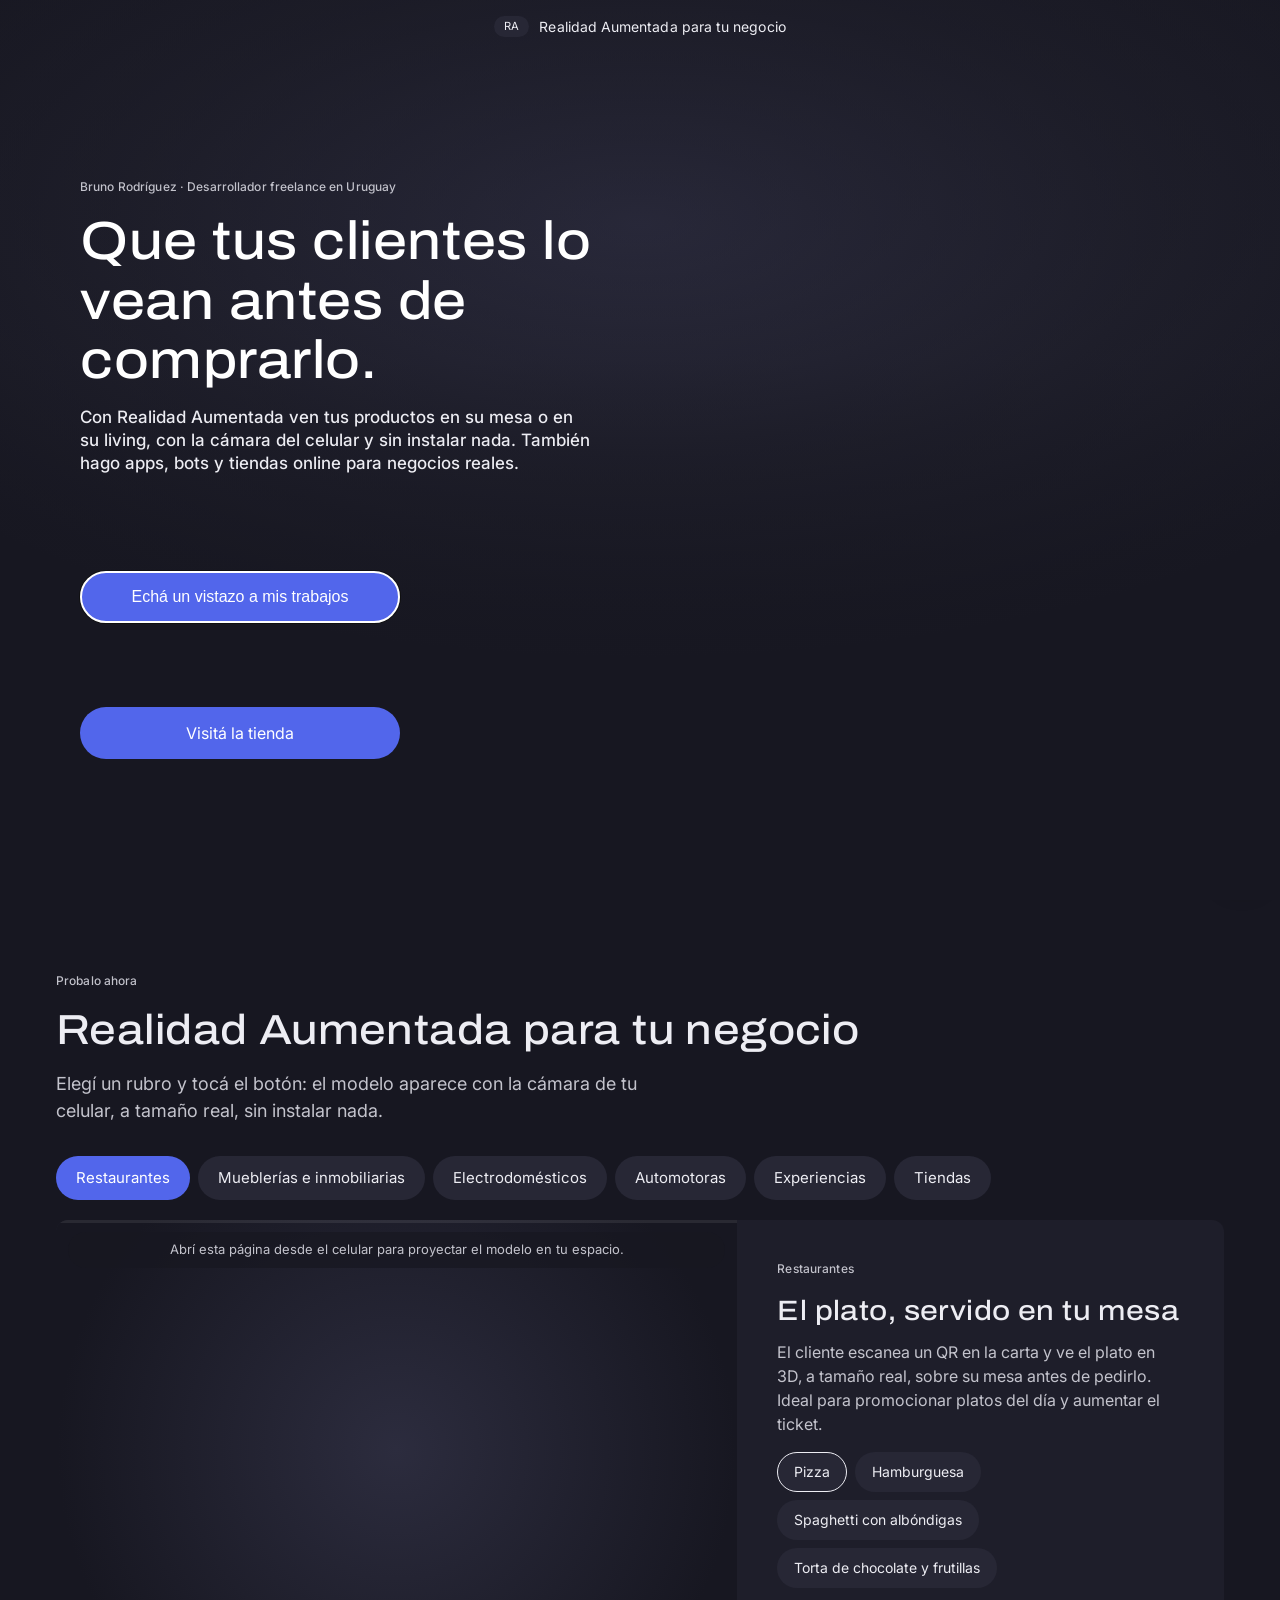
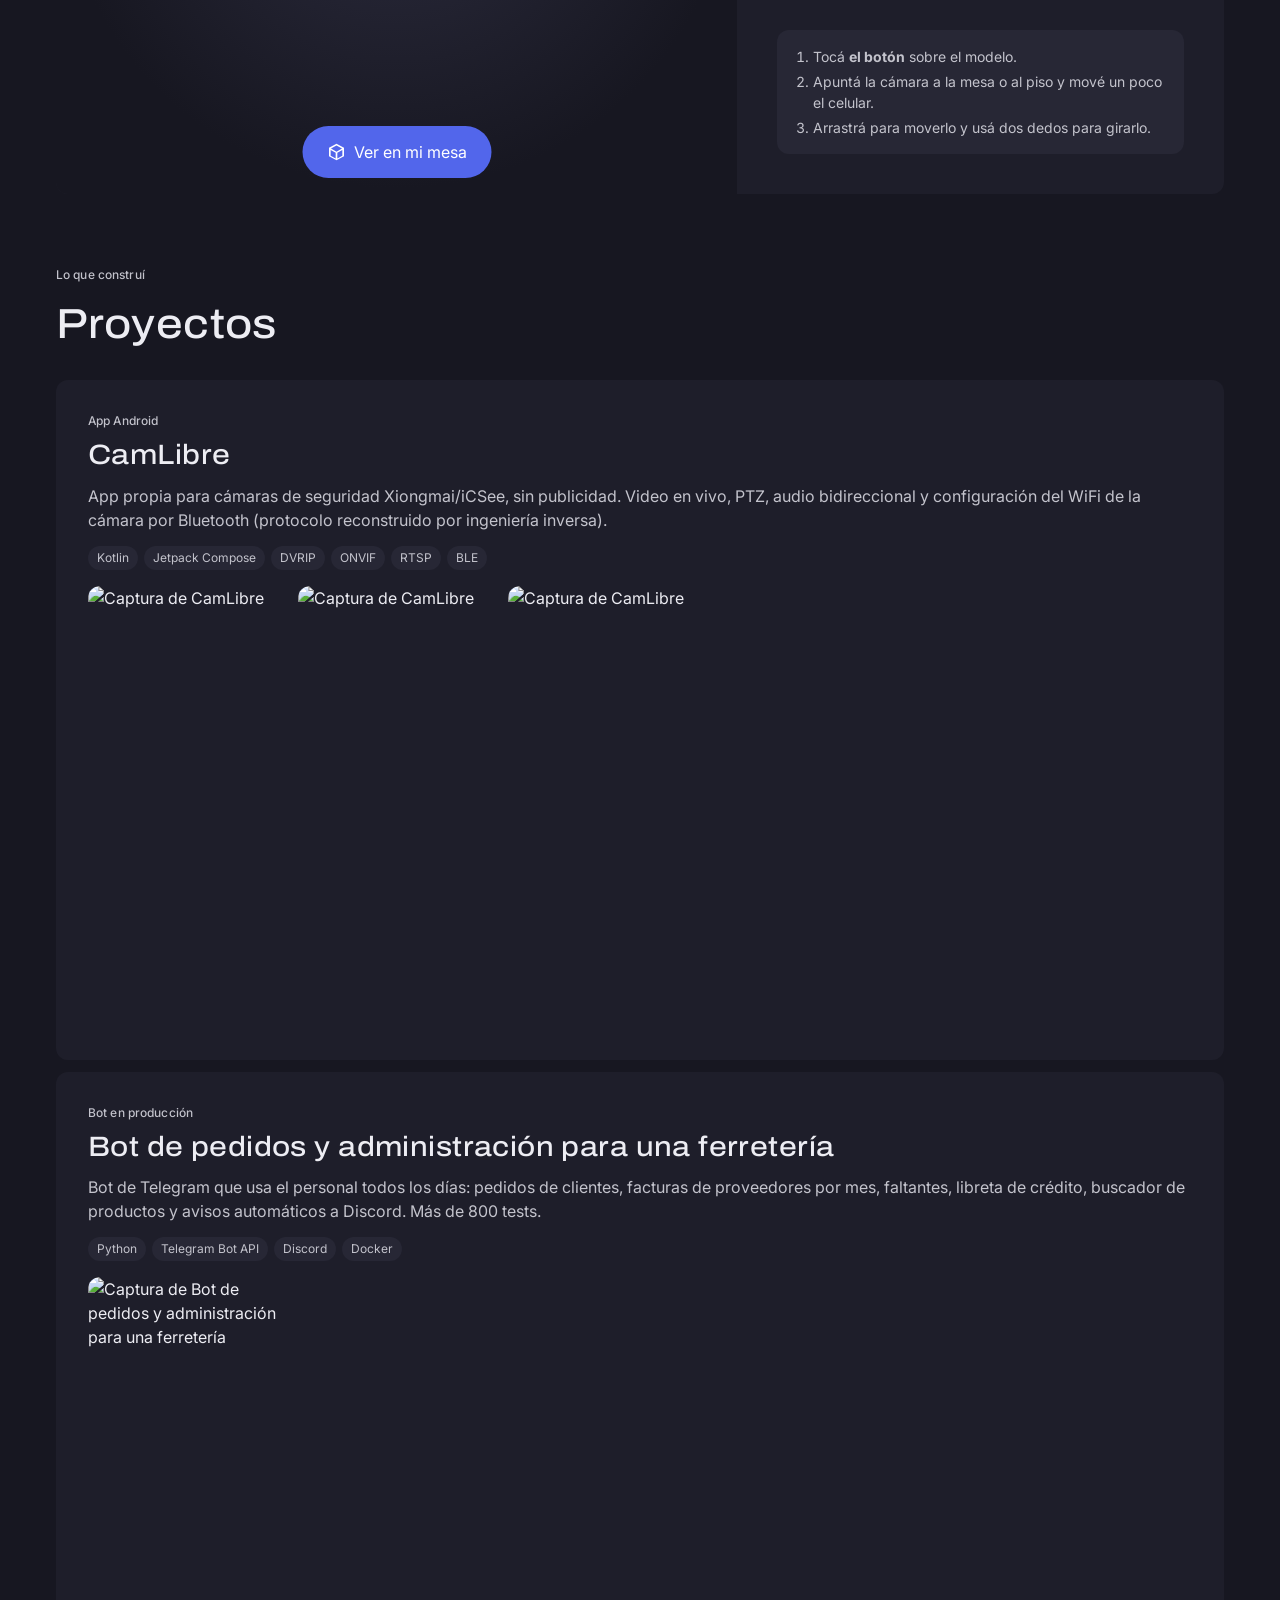
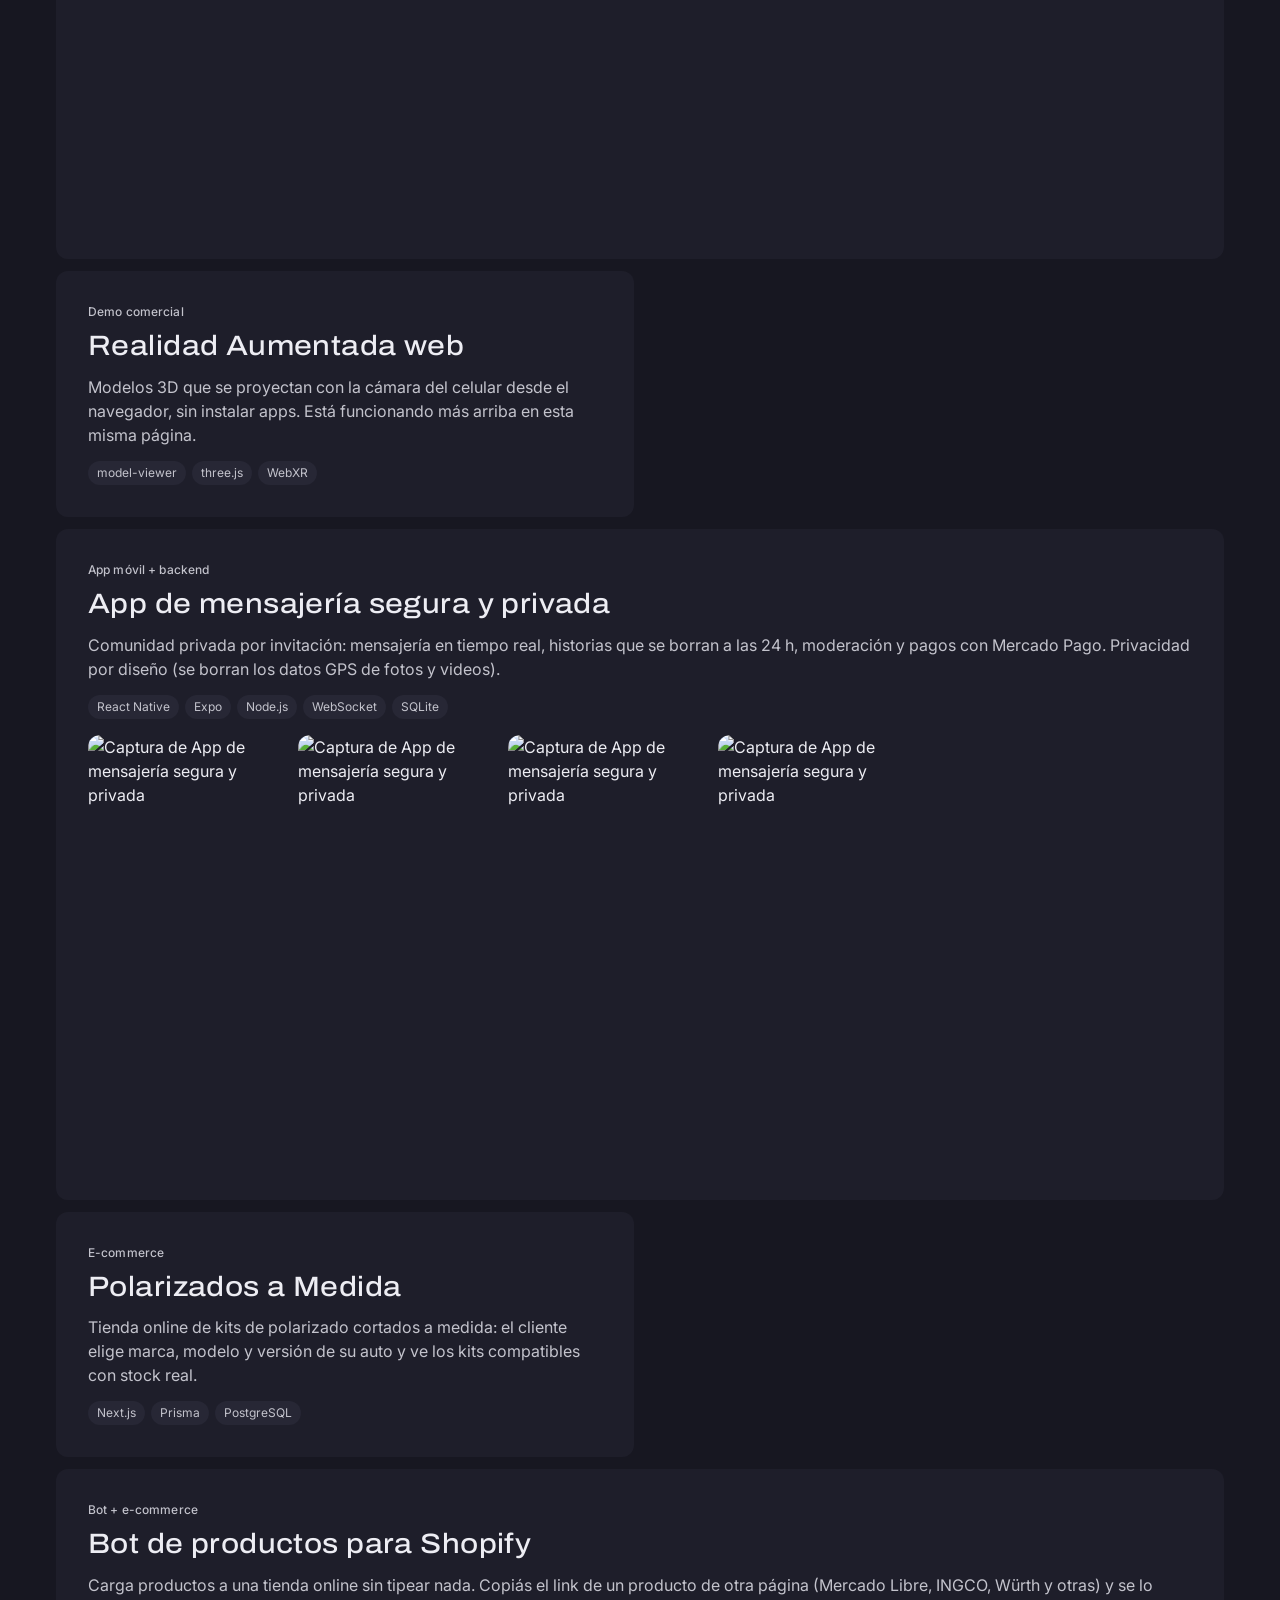
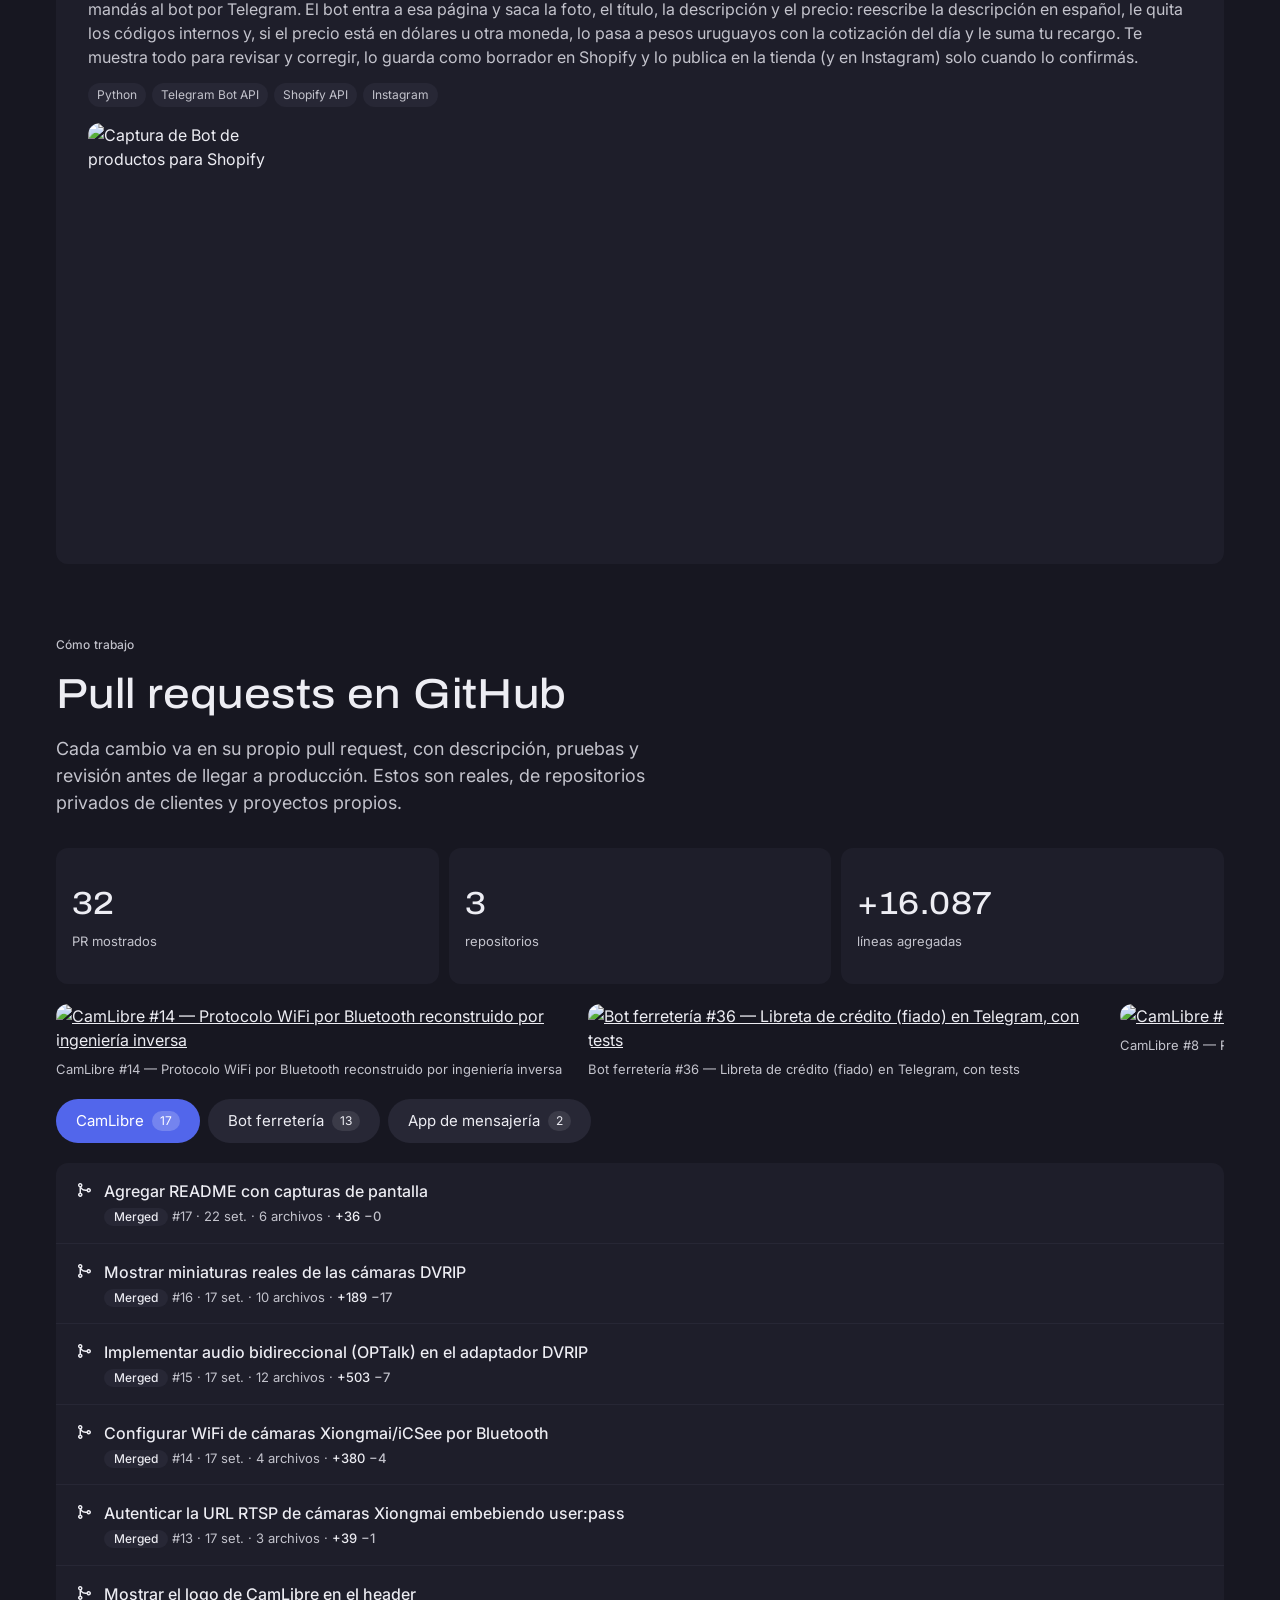
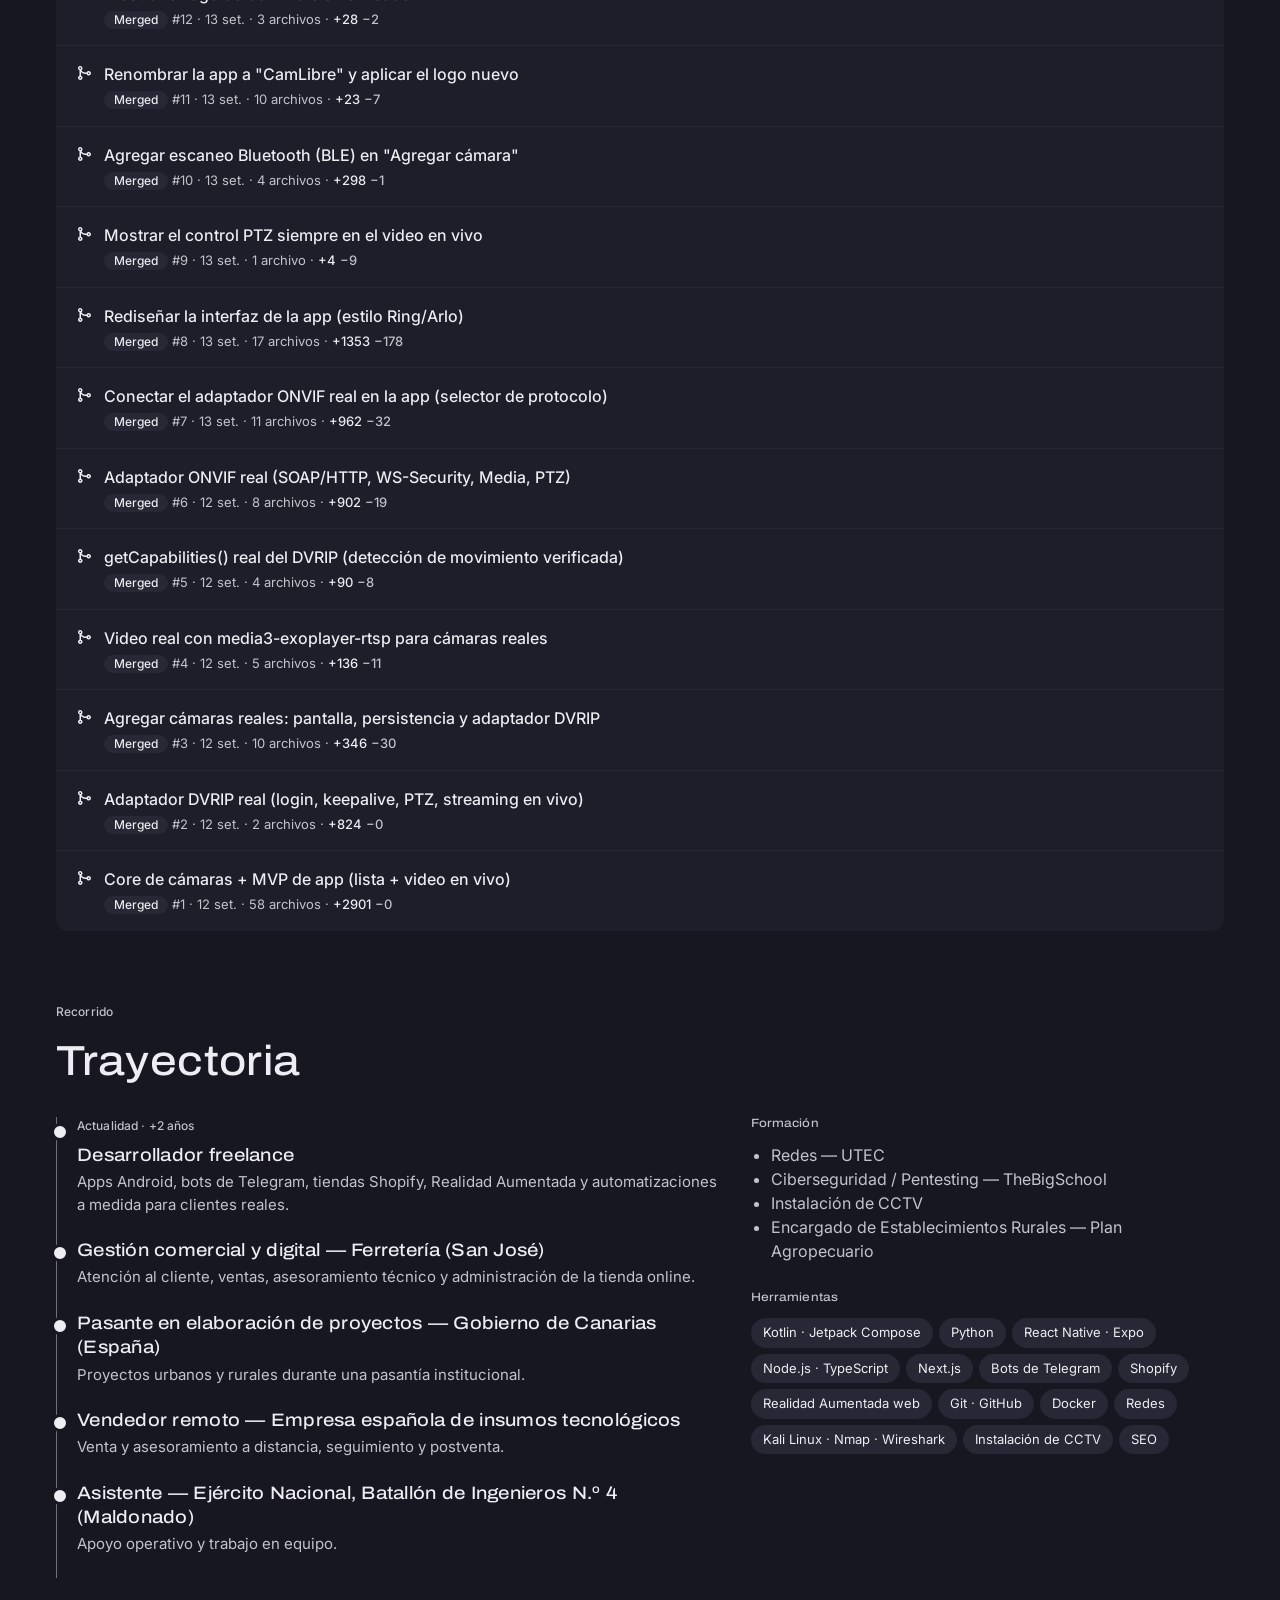
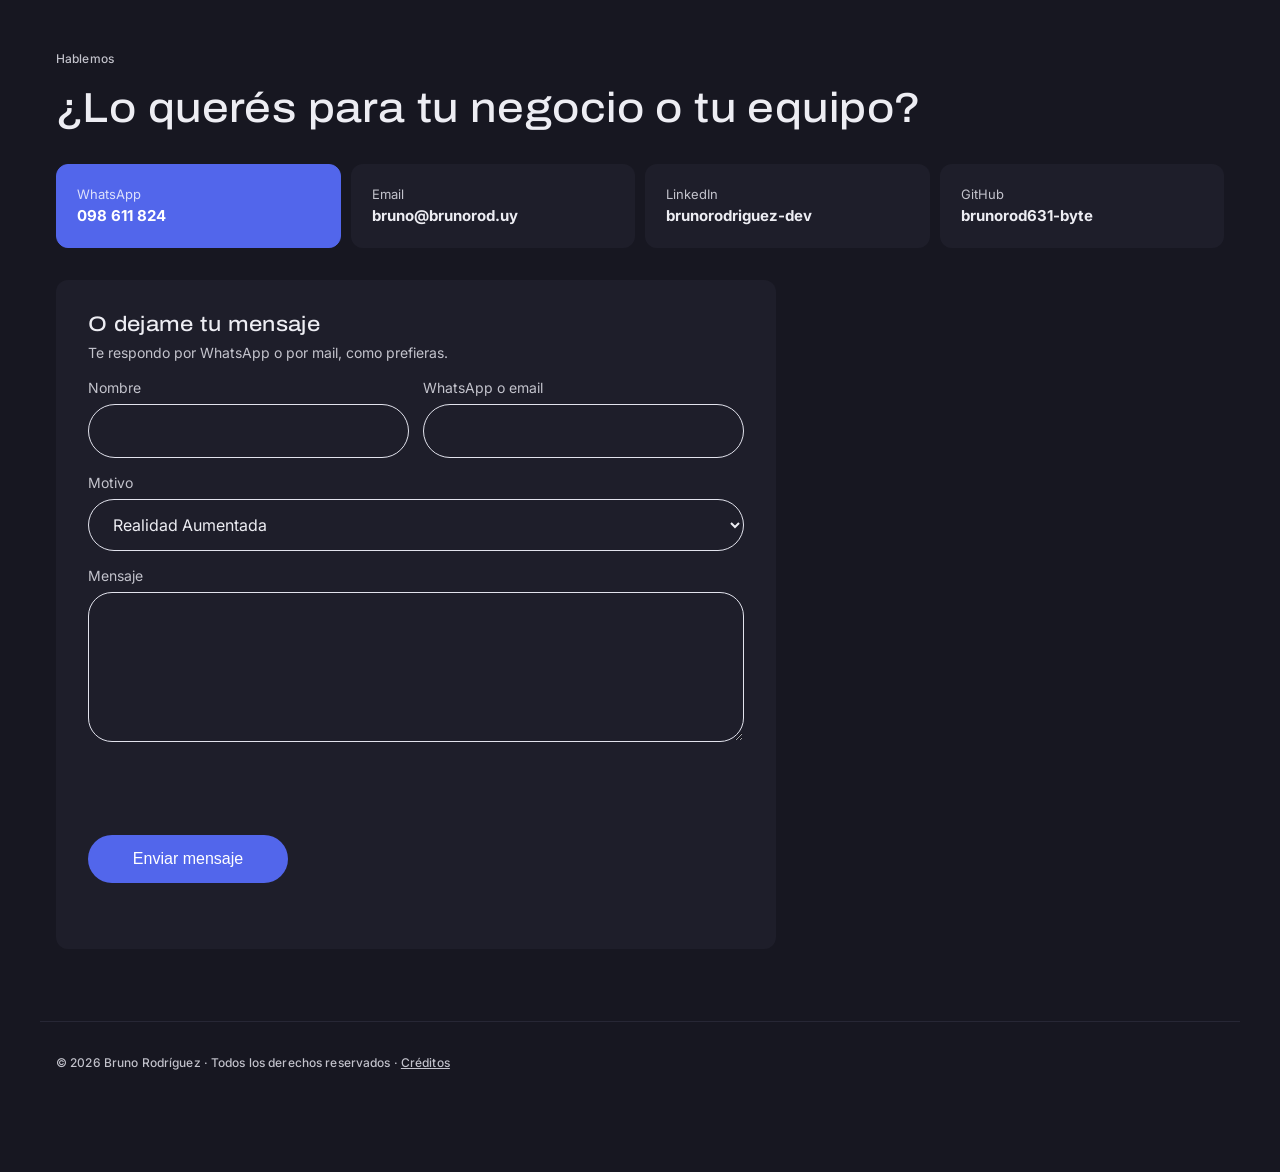
==== index.html @ eafaa5a6 "Botón flotante de WhatsApp más chico (48 px) Co-Authored-By: Claude Opus 5.5 <noreply@anthropic.com>" ====
<!DOCTYPE html>
<html lang="es">
<head>
  <meta charset="UTF-8" />
  <meta name="viewport" content="width=device-width, initial-scale=1, viewport-fit=cover" />
  <title>Bruno Rodríguez · Desarrollador</title>
  <meta name="description" content="CV digital de Bruno Rodríguez: apps, bots, web y Realidad Aumentada. Probá las demos de RA desde tu celular." />
  <meta name="theme-color" content="#171721" />
  <meta property="og:title" content="Bruno Rodríguez · Desarrollador" />
  <meta property="og:description" content="Apps, bots, web y Realidad Aumentada. Probá las demos desde tu celular." />
  <meta property="og:type" content="website" />
  <meta property="og:url" content="https://brunorod.uy/" />
  <meta property="og:site_name" content="brunorod.uy" />
  <meta property="og:locale" content="es_UY" />
  <meta property="og:image" content="https://brunorod.uy/img/og.jpg" />
  <meta property="og:image:secure_url" content="https://brunorod.uy/img/og.jpg" />
  <meta property="og:image:type" content="image/jpeg" />
  <meta property="og:image:width" content="1200" />
  <meta property="og:image:height" content="630" />
  <meta property="og:image:alt" content="Bruno Rodríguez · Apps, bots, web y Realidad Aumentada · brunorod.uy" />
  <meta name="twitter:card" content="summary_large_image" />
  <link rel="canonical" href="https://brunorod.uy/" />
  <link rel="icon" href="assets/icon.svg?v=2" type="image/svg+xml" />
  <link rel="apple-touch-icon" href="assets/apple-touch-icon.png" />
  <link rel="preconnect" href="https://fonts.googleapis.com" />
  <link rel="preconnect" href="https://fonts.gstatic.com" crossorigin />
  <link href="https://fonts.googleapis.com/css2?family=Archivo:wdth,wght@100..125,300..700&family=Inter:wght@300..700&display=swap" rel="stylesheet" />
  <link rel="stylesheet" href="style.css?v=59" />
  <script type="module" src="https://cdn.jsdelivr.net/npm/@google/model-viewer@4.3.1/dist/model-viewer.min.js"></script>
  <script src="data.js?v=58" defer></script>
  <script src="app.js?v=55" defer></script>
</head>
<body>
  <div class="intro" id="intro" role="dialog" aria-modal="true" aria-labelledby="intro-titulo" hidden>
    <div class="intro-banner"><span class="intro-ra">RA</span> Realidad Aumentada para tu negocio</div>
    <div class="intro-cuerpo">
      <div class="sillon3d" id="sillon-intro" aria-hidden="true"></div>
      <p class="kicker">Bruno Rodríguez · Desarrollador freelance en Uruguay</p>
      <h1 id="intro-titulo">Que tus clientes lo vean antes de comprarlo.</h1>
      <p>Con Realidad Aumentada ven tus productos en su mesa o en su living, con la cámara del celular y sin instalar nada. También hago apps, bots y tiendas online para negocios reales.</p>
      <div class="intro-acciones">
        <div class="asoma" id="asoma-intro">
          <div class="asoma-ventana" aria-hidden="true"><div class="asoma-robot" data-anim="img/robot/robot.json"></div></div>
          <button class="btn btn-primario intro-btn" type="button" id="intro-iniciar">Echá un vistazo a mis trabajos</button>
        </div>
        <div class="asoma asoma-tienda" id="asoma-tienda">
          <div class="asoma-ventana asoma-ventana-izq" aria-hidden="true"><div class="asoma-robot asoma-robot-2" data-anim="img/robot2/bot.json"></div></div>
          <a class="btn btn-primario intro-btn" href="tienda/" id="intro-tienda">Visitá la tienda</a>
        </div>
      </div>
    </div>
  </div>
  <nav class="nav" aria-label="Secciones">
    <a href="#inicio" class="nav-brand">BR</a>
    <div class="nav-links">
      <a href="#ra">Realidad Aumentada</a>
      <a href="#proyectos">Proyectos</a>
      <a href="#github">GitHub</a>
      <a href="#trayectoria">Trayectoria</a>
      <a href="tienda/">Tienda</a>
    </div>
    <a href="#contacto" class="btn btn-primario nav-cta">Contacto</a>
  </nav>

  <header id="inicio" class="hero wrap">
    <div class="laptop" aria-hidden="true">
      <div class="laptop-tapa"><div class="laptop-pantalla"><img src="img/laptop/pantallas.webp?v=2" alt="" width="800" height="3500" decoding="async" /></div></div>
      <div class="laptop-base"></div>
    </div>
    <p class="kicker" id="lugar"></p>
    <h1 id="nombre"></h1>
    <p class="hero-titulo" id="titulo"></p>
    <p class="hero-resumen" id="resumen"></p>
    <div class="hero-acciones">
      <a class="btn btn-primario" href="#ra">Probar la Realidad Aumentada</a>
    </div>
    <div class="hero-links">
      <a id="btn-wa" target="_blank" rel="noopener">WhatsApp</a>
      <button type="button" id="btn-compartir">Compartir</button>
    </div>
  </header>

  <main>
    <section id="ra" class="seccion wrap">
      <div class="paseo" id="paseo" aria-hidden="true"></div>
      <div class="seccion-cab">
        <p class="kicker">Probalo ahora</p>
        <h2>Realidad Aumentada para tu negocio</h2>
        <p class="bajada">Elegí un rubro y tocá el botón: el modelo aparece con la cámara de tu celular, a tamaño real, sin instalar nada.</p>
      </div>
      <div class="rubros" role="tablist" id="rubros"></div>
      <div class="ra-panel">
        <div class="ra-visor">
          <model-viewer id="visor" ar ar-modes="webxr scene-viewer quick-look" ar-scale="auto" ar-placement="floor"
            camera-controls touch-action="pan-y" auto-rotate shadow-intensity="1" shadow-softness="1"
            environment-image="neutral" exposure="1.05" interaction-prompt="auto" loading="eager">
            <button slot="ar-button" class="ar-btn" type="button" id="ar-btn">
              <svg viewBox="0 0 24 24" width="20" height="20" aria-hidden="true"><path fill="currentColor" d="M12 2 3 7v10l9 5 9-5V7l-9-5Zm0 2.2 6.6 3.7L12 11.6 5.4 7.9 12 4.2ZM5 9.6l6 3.4v6.9l-6-3.3V9.6Zm8 10.3V13l6-3.4v7l-6 3.3Z"/></svg>
              <span id="ar-btn-texto">Ver en mi mesa</span>
            </button>
            <div slot="progress-bar" class="progreso"><div class="progreso-barra" id="progreso"></div></div>
          </model-viewer>
          <p class="ra-aviso" id="ra-aviso" hidden>Abrí esta página desde el celular para proyectar el modelo en tu espacio.</p>
        </div>
        <div class="ra-info">
          <p class="kicker" id="ra-rubro"></p>
          <h3 id="ra-titulo"></h3>
          <p id="ra-texto"></p>
          <div class="modelos" id="ra-modelos" hidden></div>
          <p class="medidas" id="ra-medidas" hidden></p>
          <a class="enlace" id="ra-extra" target="_blank" rel="noopener" hidden></a>
          <ol class="pasos">
            <li>Tocá <strong>el botón</strong> sobre el modelo.</li>
            <li>Apuntá la cámara a la mesa o al piso y mové un poco el celular.</li>
            <li>Arrastrá para moverlo y usá dos dedos para girarlo.</li>
          </ol>
        </div>
      </div>
    </section>

    <section id="proyectos" class="seccion wrap">
      <div class="seccion-cab">
        <p class="kicker">Lo que construí</p>
        <h2>Proyectos</h2>
      </div>
      <div class="proyectos" id="lista-proyectos"></div>
    </section>

    <section id="github" class="seccion wrap">
      <div class="seccion-cab">
        <p class="kicker">Cómo trabajo</p>
        <h2>Pull requests en GitHub</h2>
        <p class="bajada">Cada cambio va en su propio pull request, con descripción, pruebas y revisión antes de llegar a producción. Estos son reales, de repositorios privados de clientes y proyectos propios.</p>
      </div>
      <div class="stats" id="stats"></div>
      <div class="capturas" id="capturas" hidden></div>
      <div class="rubros" role="tablist" id="repos"></div>
      <ul class="prs" id="prs"></ul>
    </section>

    <section id="trayectoria" class="seccion wrap">
      <div class="seccion-cab">
        <p class="kicker">Recorrido</p>
        <h2>Trayectoria</h2>
      </div>
      <div class="dos-col">
        <ol class="linea" id="linea"></ol>
        <div>
          <h3 class="sub">Formación</h3>
          <ul class="lista" id="formacion"></ul>
          <h3 class="sub">Herramientas</h3>
          <ul class="chips" id="habilidades"></ul>
        </div>
      </div>
    </section>

    <section id="contacto" class="seccion wrap contacto">
      <p class="kicker">Hablemos</p>
      <h2>¿Lo querés para tu negocio o tu equipo?</h2>
      <div class="contacto-grid" id="contacto-grid"></div>

      <form class="form-contacto" id="form-contacto" novalidate>
        <h3>O dejame tu mensaje</h3>
        <p class="form-ayuda">Te respondo por WhatsApp o por mail, como prefieras.</p>
        <div class="form-fila">
          <label>Nombre
            <input name="nombre" type="text" autocomplete="name" maxlength="80" required />
          </label>
          <label>WhatsApp o email
            <input name="contacto" type="text" autocomplete="email" maxlength="120" required />
          </label>
        </div>
        <label>Motivo
          <select name="motivo">
            <option>Realidad Aumentada</option>
            <option>App, bot o página web</option>
            <option>Otro</option>
          </select>
        </label>
        <label>Mensaje
          <textarea name="mensaje" rows="5" maxlength="3000" required></textarea>
        </label>
        <label class="trampa" aria-hidden="true">No completar
          <input name="sitio_web" type="text" tabindex="-1" autocomplete="off" />
        </label>
        <div class="turnstile" id="turnstile"></div>
        <button class="btn btn-primario" type="submit">Enviar mensaje</button>
        <p class="form-estado" id="form-estado" role="status"></p>
      </form>
    </section>
  </main>

  <a class="wa-flotante" id="wa-flotante" href="https://wa.me/59898611824" target="_blank" rel="noopener" aria-label="Escribime por WhatsApp">
    <svg viewBox="0 0 32 32" aria-hidden="true"><path fill="currentColor" d="M16.04 3C9.4 3 4 8.35 4 14.93c0 2.1.56 4.16 1.62 5.97L4 27l6.28-1.63a12.1 12.1 0 0 0 5.76 1.46h.01C22.67 26.83 28 21.48 28 14.9 28 8.35 22.67 3 16.04 3Zm0 21.8h-.01a10 10 0 0 1-5.12-1.4l-.37-.22-3.72.97.99-3.6-.24-.37a9.8 9.8 0 0 1-1.52-5.25c0-5.47 4.47-9.92 9.99-9.92 2.67 0 5.18 1.03 7.06 2.9a9.8 9.8 0 0 1 2.93 7.02c0 5.47-4.48 9.87-9.99 9.87Zm5.48-7.4c-.3-.15-1.77-.87-2.05-.97-.27-.1-.47-.15-.67.15-.2.3-.77.97-.95 1.17-.17.2-.35.22-.65.07-.3-.15-1.27-.46-2.42-1.48-.9-.8-1.5-1.78-1.67-2.08-.18-.3-.02-.46.13-.61.13-.13.3-.35.45-.52.15-.18.2-.3.3-.5.1-.2.05-.37-.02-.52-.08-.15-.67-1.6-.92-2.2-.24-.57-.49-.5-.67-.5h-.57c-.2 0-.52.08-.8.37-.27.3-1.05 1.02-1.05 2.5 0 1.46 1.07 2.88 1.22 3.08.15.2 2.1 3.2 5.1 4.48.71.31 1.27.5 1.7.63.72.23 1.37.2 1.88.12.58-.09 1.77-.72 2.02-1.42.25-.7.25-1.3.17-1.42-.07-.12-.27-.2-.57-.35Z"/></svg>
  </a>

  <footer class="wrap pie">
    <p>© <span id="anio"></span> Bruno Rodríguez · Todos los derechos reservados · <a href="creditos.html">Créditos</a></p>
  </footer>
</body>
</html>
---- style.css ----
:root {
  /* Mercury — DESIGN.md */
  --fondo: #171721;       /* Onyx Canvas */
  --panel: #1e1e2a;       /* Graphite Card */
  --fondo-2: #272735;     /* Obsidian Button */
  --borde: #70707d;       /* Slate Border */
  --borde-claro: #e2e3ed; /* Mist Border */
  --suave: #c3c3cc;       /* Ash Text */
  --texto: #ededf3;       /* Ivory Text */
  --acento: #5266eb;      /* Cobalt: solo la acción principal */
  --acento-texto: #ffffff;
  --radio: 12px;          /* cards */
  --radio-boton: 32px;    /* buttons, inputs */
  --pildora: 40px;        /* nav, tags */
  /* --hero-foto: url('img/portada.jpg'); */
  --titulos: Archivo, 'Söhne Breit', Inter, system-ui, sans-serif;
  color-scheme: dark;
}

* { box-sizing: border-box; }
html { scroll-behavior: smooth; scroll-padding-top: 72px; -webkit-text-size-adjust: 100%; }
body {
  margin: 0;
  background: var(--fondo);
  color: var(--texto);
  font: 400 16px/1.5 Inter, system-ui, -apple-system, 'Segoe UI', Roboto, sans-serif;
  overflow-x: hidden;
}
img { max-width: 100%; display: block; }
a { color: inherit; }
h1, h2, h3, h4 { font-family: var(--titulos); font-stretch: 112%; line-height: 1.15; margin: 0; font-weight: 480; letter-spacing: 0.015em; }
p { margin: 0; }

.wrap { width: 100%; max-width: 1200px; margin: 0 auto; padding: 0 16px; }

/* Navegación */
.nav {
  position: fixed; top: 0; left: 0; right: 0; z-index: 10;
  display: flex; align-items: center; gap: 12px;
  padding: 12px 16px;
  background: transparent;
  transition: background-color 0.25s ease;
}
.nav.con-fondo {
  background: rgba(23, 23, 33, 0.8);
  backdrop-filter: blur(20px); -webkit-backdrop-filter: blur(20px);
}
.nav-brand {
  flex: none; display: grid; place-items: center;
  width: 40px; height: 40px; border-radius: 50%;
  background: transparent; color: var(--texto);
  border: 1px solid var(--texto); box-shadow: inset 0 0 0 4px var(--fondo), inset 0 0 0 5px rgba(237, 237, 243, 0.35);
  font-weight: 530; text-decoration: none; font-size: 14px;
  position: relative; isolation: isolate;
  transition: text-shadow 0.3s ease;
}
/* Logo animado: una luz cobalto da la vuelta al anillo */
.nav-brand::before {
  content: ''; position: absolute; inset: -1px; border-radius: 50%; z-index: -1;
  background: conic-gradient(from 0deg, transparent 0 62%, rgba(82, 102, 235, 0.5) 80%, #8f9bff 93%, #fff 100%);
  -webkit-mask: radial-gradient(farthest-side, transparent calc(100% - 2px), #000 calc(100% - 1.5px));
          mask: radial-gradient(farthest-side, transparent calc(100% - 2px), #000 calc(100% - 1.5px));
  filter: drop-shadow(0 0 3px rgba(82, 102, 235, 0.9));
  animation: br-orbita 4s linear infinite;
}
.nav-brand:hover::before { animation-duration: 1.4s; }
.nav-brand:hover { text-shadow: 0 0 10px rgba(143, 155, 255, 0.9); }
@keyframes br-orbita { to { transform: rotate(360deg); } }
.nav-links { flex: 1; min-width: 0; display: flex; gap: 4px; overflow-x: auto; scrollbar-width: none; }
.nav-cta { flex: none; min-height: 40px; padding: 0 20px; font-size: 14px; }
.nav-links::-webkit-scrollbar { display: none; }
.nav-links a {
  flex: none; display: inline-flex; align-items: center; min-height: 40px; padding: 0 20px; border-radius: var(--pildora);
  color: var(--texto); text-decoration: none; font-size: 16px; font-weight: 400;
}
.nav-links a:hover { background: rgba(237, 237, 243, 0.08); }

/* Portada */
.hero {
  position: relative; min-height: 100vh; min-height: 100svh;
  display: flex; flex-direction: column; align-items: center; justify-content: center;
  padding-top: 112px; padding-bottom: 72px; text-align: center;
}
.hero::before {
  content: ''; position: absolute; top: 0; bottom: 0; left: calc(50% - 50vw); right: calc(50% - 50vw); z-index: -1;
  background:
    linear-gradient(180deg, rgba(23, 23, 33, 0.55) 0%, rgba(23, 23, 33, 0.35) 45%, #171721 100%),
    var(--hero-foto, radial-gradient(90% 70% at 50% 20%, #34344a 0%, #22222f 45%, #171721 80%));
  background-size: cover; background-position: center;
}
.hero > * { max-width: 640px; }

/* Laptop de fondo que recorre las secciones del sitio */
.laptop {
  position: absolute; left: 50%; top: 50%; z-index: -1;
  width: min(80vw, 920px); max-width: none;
  transform: translate(-50%, -50%);
  opacity: 0.26; pointer-events: none;
  -webkit-mask-image: radial-gradient(75% 75% at 50% 45%, #000 55%, transparent 100%);
          mask-image: radial-gradient(75% 75% at 50% 45%, #000 55%, transparent 100%);
}
.laptop-tapa {
  position: relative; padding: 2.4% 2.4% 3.2%;
  background: linear-gradient(180deg, #2b2b3c 0%, #1d1d29 100%);
  border-radius: 18px 18px 6px 6px; box-shadow: inset 0 0 0 1px rgba(237, 237, 243, 0.22);
}
.laptop-tapa::before {
  content: ''; position: absolute; top: 1%; left: 50%; width: 5px; height: 5px; transform: translateX(-50%);
  border-radius: 50%; background: #3d3d52;
}
.laptop-pantalla { aspect-ratio: 16 / 10; overflow: hidden; border-radius: 6px; background: var(--fondo); }
.laptop-pantalla img { display: block; width: 100%; height: auto; animation: recorrer 35s ease-in-out infinite; }
.laptop-base {
  position: relative; width: 114%; margin-left: -7%; height: clamp(8px, 1.5vw, 16px);
  background: linear-gradient(180deg, #55556b 0%, #34344a 35%, #1f1f2c 100%);
  border-radius: 2px 2px 14px 14px / 2px 2px 10px 10px; box-shadow: inset 0 1px 0 rgba(237, 237, 243, 0.45);
}
.laptop-base::before {
  content: ''; position: absolute; left: 50%; top: 0; width: 14%; height: 38%; transform: translateX(-50%);
  background: #232332; border-radius: 0 0 8px 8px;
}
/* 7 pantallas (cada una 1/7 del alto): se detiene en cada sección y vuelve arriba */
@keyframes recorrer {
  0%, 9%     { transform: translateY(0); }
  13%, 22%   { transform: translateY(-14.2857%); }
  26%, 35%   { transform: translateY(-28.5714%); }
  39%, 48%   { transform: translateY(-42.8571%); }
  52%, 61%   { transform: translateY(-57.1429%); }
  65%, 74%   { transform: translateY(-71.4286%); }
  78%, 90%   { transform: translateY(-85.7143%); }
  96%, 100%  { transform: translateY(0); }
}
/* Bienvenida: sillón 3D que gira, se desarma y se vuelve a armar (sillon3d.js) */
.sillon3d { position: relative; width: min(100%, 440px); aspect-ratio: 4 / 3; margin: 0 auto 24px; }
.sillon3d canvas { display: block; width: 100% !important; height: 100% !important; opacity: 0; transition: opacity 0.6s ease; }
.sillon3d.listo canvas { opacity: 1; }

@media (max-width: 700px) {
  .laptop { top: 0; transform: translate(-50%, 8px); opacity: 0.2; }
  .hero .laptop { top: 72px; }
}
.kicker { color: var(--suave); font-size: 12px; font-weight: 480; letter-spacing: 0.01em; margin-bottom: 16px; }
.hero h1 { font-size: clamp(40px, 10vw, 65px); font-weight: 480; line-height: 1.1; letter-spacing: 0.01em; color: var(--acento-texto); }
.hero-titulo { font-size: 18px; color: var(--texto); font-weight: 480; margin-top: 16px; line-height: 1.35; }
.hero-resumen { color: var(--suave); margin: 16px auto 0; font-size: 16px; line-height: 1.5; }
.hero-acciones { display: flex; flex-wrap: wrap; justify-content: center; gap: 12px; margin-top: 32px; }
.hero-links { display: flex; flex-wrap: wrap; justify-content: center; gap: 8px 24px; margin-top: 24px; }
.hero-links a, .hero-links button {
  padding: 0; border: 0; background: none; cursor: pointer;
  color: var(--suave); font: inherit; font-size: 14px; letter-spacing: 0.005em;
  text-decoration: underline; text-underline-offset: 4px; text-decoration-color: rgba(195, 195, 204, 0.4);
}
.hero-links a:hover, .hero-links button:hover { color: var(--texto); }

.btn {
  display: inline-flex; align-items: center; justify-content: center;
  min-height: 48px; padding: 0 20px; border-radius: var(--radio-boton);
  border: 1px solid var(--texto); background: transparent; color: var(--texto);
  text-decoration: none; font-weight: 400; font-size: 16px;
  transition: background-color 0.15s ease, filter 0.15s ease;
}
.btn:hover { background: rgba(237, 237, 243, 0.08); }
.btn-primario { background: var(--acento); color: var(--acento-texto); border-color: transparent; }
.btn-primario:hover { background: var(--acento); filter: brightness(1.12); }

/* Secciones */
.seccion { padding-top: 72px; padding-bottom: 0; }
/* Robot que cruza la pantalla entre la portada y Realidad Aumentada (robotpaseo.js) */
#ra { position: relative; }
.paseo { position: absolute; top: -72px; left: calc(50% - 50vw); width: 100vw; height: 144px; pointer-events: none; }
.paseo canvas { display: block; width: 100% !important; height: 100% !important; opacity: 0; transition: opacity 0.6s ease; }
.paseo.listo canvas { opacity: 1; }
.seccion-cab { margin-bottom: 32px; }
.seccion h2 { font-size: clamp(28px, 6.5vw, 42px); font-weight: 480; letter-spacing: 0.01em; }
.bajada { color: var(--suave); max-width: 640px; margin-top: 16px; font-size: 18px; line-height: 1.5; }
.sub { font-size: 12px; font-weight: 480; color: var(--suave); letter-spacing: 0.01em; margin: 0 0 12px; }

/* Pestañas (rubros / repos) */
.rubros { display: flex; gap: 8px; overflow-x: auto; padding-bottom: 4px; margin-bottom: 16px; scrollbar-width: none; }
.rubros::-webkit-scrollbar { display: none; }
.rubro {
  flex: none; min-height: 44px; padding: 0 20px; border-radius: var(--pildora);
  border: 0; background: var(--fondo-2); color: var(--texto);
  font: inherit; font-weight: 400; font-size: 15px; cursor: pointer;
  display: inline-flex; align-items: center; gap: 8px;
}
.rubro[aria-selected='true'] { background: var(--acento); color: var(--acento-texto); }
.cuenta { font-size: 12px; padding: 1px 8px; border-radius: var(--pildora); background: rgba(237, 237, 243, 0.1); color: inherit; }
.rubro[aria-selected='true'] .cuenta { background: rgba(255, 255, 255, 0.2); }

/* Realidad Aumentada */
.ra-panel {
  display: grid; gap: 0;
  background: var(--panel); border-radius: var(--radio); overflow: hidden;
}
.ra-visor { position: relative; background: radial-gradient(circle at 50% 40%, #2c2c3e, #171721 70%); }
model-viewer { width: 100%; height: min(62vh, 480px); --poster-color: transparent; --progress-bar-color: transparent; }
.ar-btn {
  position: absolute; left: 50%; bottom: 16px; transform: translateX(-50%);
  display: inline-flex; align-items: center; gap: 8px;
  min-height: 52px; padding: 0 24px; border: 0; border-radius: var(--radio-boton);
  background: var(--acento); color: var(--acento-texto);
  font: inherit; font-weight: 400; font-size: 16px; white-space: nowrap;
  cursor: pointer;
}
.progreso { position: absolute; top: 0; left: 0; right: 0; height: 3px; background: rgba(255, 255, 255, 0.08); transition: opacity 0.3s; }
.progreso.oculto { opacity: 0; }
.progreso-barra { height: 100%; width: 0; background: var(--texto); transition: width 0.2s; }
.ra-aviso { position: absolute; top: 12px; left: 12px; right: 12px; text-align: center; font-size: 13px; color: var(--suave); background: rgba(23, 23, 33, 0.75); padding: 8px 12px; border-radius: var(--pildora); }
.ra-info { padding: 22px 20px 24px; }
.ra-info h3 { font-size: 28px; margin-bottom: 12px; line-height: 1.2; }
.ra-info > p:not(.kicker) { color: var(--suave); }
.modelos { display: flex; flex-wrap: wrap; gap: 8px; margin-top: 16px; }
.modelo {
  min-height: 40px; padding: 0 16px; border-radius: var(--pildora);
  border: 1px solid transparent; background: var(--fondo-2); color: var(--texto);
  font: inherit; font-size: 14px; font-weight: 400; cursor: pointer;
}
.modelo[aria-pressed='true'] { border-color: var(--texto); }
.medidas { margin-top: 12px; font-size: 14px; color: var(--texto); font-variant-numeric: tabular-nums; }
.enlace { display: inline-block; margin-top: 12px; color: var(--texto); font-weight: 480; text-decoration: underline; text-underline-offset: 4px; }
.pasos { margin: 18px 0 0; padding: 16px 16px 16px 36px; border-radius: var(--radio); background: var(--fondo-2); color: var(--suave); font-size: 14px; }
.pasos li + li { margin-top: 4px; }

/* Intro con carrusel */
body.con-intro { overflow: hidden; }
.intro {
  position: fixed; inset: 0; z-index: 50; overflow-y: auto; overflow-x: hidden;
  display: flex; flex-direction: column;
  background:
    linear-gradient(180deg, rgba(23, 23, 33, 0.55) 0%, rgba(23, 23, 33, 0.35) 40%, #171721 88%),
    var(--hero-foto, radial-gradient(90% 60% at 50% 25%, #34344a 0%, #22222f 45%, #171721 80%));
  background-color: var(--fondo); background-size: cover; background-position: center;
  transition: opacity 0.35s ease;
}
.intro.saliendo { opacity: 0; }
.intro[hidden] { display: none; }
.intro-banner {
  display: flex; align-items: center; justify-content: center; gap: 10px;
  padding: 16px; text-align: center;
  background: transparent; color: var(--texto);
  font-size: 14px; font-weight: 400; letter-spacing: 0.005em;
}
.intro-ra { padding: 2px 10px; border-radius: var(--pildora); background: var(--fondo-2); color: var(--texto); font-size: 0.8em; }
.carrusel-ayuda { text-align: center; color: var(--suave); font-size: 12px; font-weight: 480; letter-spacing: 0.01em; }
.carrusel { padding: 12px 0 32px; overflow: hidden; }
.carrusel-pista { display: flex; gap: 12px; width: max-content; animation: desfile 70s linear infinite; }
.carrusel:hover .carrusel-pista, .carrusel:active .carrusel-pista { animation-play-state: paused; }
@keyframes desfile { from { transform: translateX(0); } to { transform: translateX(calc(-50% - 6px)); } }
.carrusel-item {
  flex: none; width: 132px; padding: 10px 10px 12px; border-radius: var(--radio);
  border: 0; background: var(--panel); color: var(--texto);
  font: inherit; font-size: 13px; font-weight: 400; cursor: pointer; text-align: center;
}
.carrusel-item img { width: 112px; height: 112px; margin: 0 auto 6px; object-fit: contain; }
.carrusel-item span { display: block; white-space: nowrap; overflow: hidden; text-overflow: ellipsis; }
.intro-cuerpo { position: relative; isolation: isolate; flex: 1; display: flex; flex-direction: column; justify-content: center; width: 100%; max-width: 640px; margin: 0 auto; padding: 40px 16px 56px; text-align: center; }
.intro-cuerpo h1 { font-size: clamp(32px, 8.4vw, 65px); font-weight: 480; line-height: 1.1; letter-spacing: 0.01em; color: var(--acento-texto); }
.intro-cuerpo > p:not(.kicker) { color: var(--texto); font-size: 17px; font-weight: 480; line-height: 1.35; margin-top: 16px; }
.intro-cuerpo strong { color: var(--texto); }
.intro-acciones { display: flex; flex-direction: column; align-items: center; gap: 12px; margin-top: 96px; }
/* Botón de la tienda debajo: deja lugar para que su robot asome sin tapar el botón de arriba */
.asoma-tienda { margin-top: 72px; }
.intro-btn { min-height: 52px; padding: 0 24px; }
@media (max-width: 480px) {
  .intro-btn, .asoma { width: 100%; }
  /* Con dos botones: sillón y espacios más compactos para que el de la tienda entre en pantalla */
  .intro-cuerpo { padding-top: 20px; }
  .intro .sillon3d { width: min(100%, 300px); margin-bottom: 12px; }
  .intro-acciones { margin-top: 80px; }
  .asoma-tienda { margin-top: 58px; }
}
@media (max-width: 400px) { .intro .sillon3d { width: min(100%, 250px); } }

/* Robot que asoma por detrás del botón y saluda */
.asoma { position: relative; display: flex; isolation: isolate; }
.asoma > .btn { position: relative; z-index: 1; }
.asoma-ventana {
  position: absolute; right: 10px; bottom: calc(100% - 14px); z-index: 0;
  width: 130px; height: 94px; overflow: hidden; pointer-events: none;
}
.asoma-robot {
  position: absolute; left: 0; top: 0; width: 130px; height: 130px;
  transform: translateY(75%); transition: transform 0.45s cubic-bezier(0.5, 0, 0.75, 0);
}
.asoma.saluda .asoma-robot { transform: translateY(-4%); transition: transform 0.6s cubic-bezier(0.25, 1.5, 0.5, 1); }
/* Robot blanco del botón de la tienda, del lado izquierdo, llega medio segundo después */
.asoma-ventana-izq { right: auto; left: 14px; width: 96px; }
.asoma-robot-2 { top: 14px; left: -31px; width: 164px; height: 92px; transform: translateY(100%); }
.asoma.saluda .asoma-robot-2 { transform: translateY(0); transition-delay: 0.5s; }
@media (prefers-reduced-motion: reduce) {
  .carrusel { overflow-x: auto; }
  .carrusel-pista { animation: none; }
}
@media (min-width: 820px) { .carrusel-item { width: 168px; } .carrusel-item img { width: 148px; height: 148px; } }

/* Proyectos */
.proyectos { display: grid; gap: 12px; }
.proyecto { min-width: 0; background: var(--panel); border-radius: var(--radio); padding: 32px; }
.proyecto h3 { font-size: 28px; margin-bottom: 12px; line-height: 1.2; }
.proyecto > p:not(.etiqueta) { color: var(--suave); }
.etiqueta { font-size: 12px; font-weight: 480; color: var(--suave); letter-spacing: 0.01em; margin-bottom: 8px; }
.galeria { display: flex; gap: 10px; overflow-x: auto; margin-top: 16px; scroll-snap-type: x mandatory; scrollbar-width: thin; }
.galeria img { flex: none; width: 150px; height: auto; border-radius: var(--radio); scroll-snap-align: start; }

.chips { list-style: none; padding: 0; margin: 14px 0 0; display: flex; flex-wrap: wrap; gap: 6px; }
.chips li { padding: 5px 12px; border-radius: var(--pildora); background: var(--fondo-2); font-size: 13px; }
.chips-chicos li { font-size: 12px; padding: 3px 9px; color: var(--suave); }

/* GitHub */
.stats { display: grid; grid-template-columns: repeat(3, 1fr); gap: 10px; margin-bottom: 20px; }
.stat { background: var(--panel); border-radius: var(--radio); padding: 32px 16px; }
.stat strong { display: block; font-family: var(--titulos); font-stretch: 112%; font-size: clamp(24px, 6vw, 32px); font-weight: 480; letter-spacing: 0.015em; }
.stat span { font-size: 13px; color: var(--suave); }
.capturas { display: flex; gap: 12px; overflow-x: auto; margin-bottom: 20px; scroll-snap-type: x mandatory; }
.capturas figure { flex: none; width: min(86vw, 520px); margin: 0; scroll-snap-align: start; }
.capturas img { border-radius: var(--radio); }
.capturas figcaption { font-size: 13px; color: var(--suave); margin-top: 8px; }

.prs { list-style: none; margin: 0; padding: 0; border-radius: var(--radio); overflow: hidden; background: var(--panel); }
.pr { display: flex; gap: 12px; padding: 16px 20px; border-top: 1px solid var(--fondo-2); }
.pr:first-child { border-top: 0; }
.pr-icono {
  flex: none; width: 16px; height: 16px; margin-top: 3px;
  background: var(--texto);
  -webkit-mask: url("data:image/svg+xml,%3Csvg xmlns='http://www.w3.org/2000/svg' viewBox='0 0 16 16'%3E%3Cpath d='M5.45 5.154A4.25 4.25 0 0 0 9.25 7.5h1.378a2.251 2.251 0 1 1 0 1.5H9.25A5.734 5.734 0 0 1 5 7.123v3.505a2.25 2.25 0 1 1-1.5 0V5.372a2.25 2.25 0 1 1 1.95-.218ZM4.25 13.5a.75.75 0 1 0 0-1.5.75.75 0 0 0 0 1.5Zm8.5-4.5a.75.75 0 1 0 0-1.5.75.75 0 0 0 0 1.5ZM5 3.25a.75.75 0 1 0 0 .005V3.25Z'/%3E%3C/svg%3E") center / contain no-repeat;
          mask: url("data:image/svg+xml,%3Csvg xmlns='http://www.w3.org/2000/svg' viewBox='0 0 16 16'%3E%3Cpath d='M5.45 5.154A4.25 4.25 0 0 0 9.25 7.5h1.378a2.251 2.251 0 1 1 0 1.5H9.25A5.734 5.734 0 0 1 5 7.123v3.505a2.25 2.25 0 1 1-1.5 0V5.372a2.25 2.25 0 1 1 1.95-.218ZM4.25 13.5a.75.75 0 1 0 0-1.5.75.75 0 0 0 0 1.5Zm8.5-4.5a.75.75 0 1 0 0-1.5.75.75 0 0 0 0 1.5ZM5 3.25a.75.75 0 1 0 0 .005V3.25Z'/%3E%3C/svg%3E") center / contain no-repeat;
}
.pr-cuerpo { min-width: 0; }
.pr-titulo { font-weight: 480; font-size: 16px; overflow-wrap: anywhere; }
.pr-meta { font-size: 13px; color: var(--suave); margin-top: 4px; }
.merged { display: inline-block; padding: 0 10px; border-radius: var(--pildora); background: var(--fondo-2); color: var(--texto); font-size: 12px; font-weight: 480; }
.mas { color: var(--texto); font-weight: 480; }
.menos { color: var(--suave); font-weight: 480; }

/* Trayectoria */
.dos-col { display: grid; gap: 32px; }
.linea { list-style: none; margin: 0; padding: 0 0 0 20px; border-left: 1px solid var(--borde); }
.linea li { position: relative; padding-bottom: 22px; }
.linea li::before { content: ''; position: absolute; left: -26.5px; top: 6px; width: 12px; height: 12px; border-radius: 50%; background: var(--texto); border: 3px solid var(--fondo); }
.linea h3 { font-size: 18px; margin-bottom: 4px; line-height: 1.35; }
.linea li > p:not(.etiqueta) { color: var(--suave); font-size: 15px; }
.lista { margin: 0 0 28px; padding-left: 20px; color: var(--suave); }

/* Contacto */
.contacto { padding-bottom: 72px; }
.contacto h2 { margin-bottom: 32px; }
.contacto-grid { display: grid; grid-template-columns: repeat(auto-fit, minmax(150px, 1fr)); gap: 10px; }
.contacto-card { display: block; padding: 20px; border-radius: var(--radio); background: var(--panel); border: 1px solid transparent; text-decoration: none; min-width: 0; }
.contacto-card:hover { border-color: var(--borde); }
.contacto-card span { display: block; font-size: 13px; color: var(--suave); }
.contacto-card strong { display: block; font-size: 15px; overflow-wrap: anywhere; }
.contacto-card:first-child { background: var(--acento); color: var(--acento-texto); border-color: var(--acento); }
.contacto-card:first-child span { color: var(--acento-texto); opacity: 0.8; }
.contacto-card:first-child:hover { filter: brightness(1.12); border-color: var(--acento); }

/* Formulario de contacto */
.form-contacto { margin-top: 32px; padding: 32px; border-radius: var(--radio); background: var(--panel); display: grid; gap: 14px; max-width: 720px; }
.form-contacto h3 { font-size: 21px; }
.form-ayuda { color: var(--suave); font-size: 14px; margin-top: -8px; }
.form-fila { display: grid; gap: 14px; }
.form-contacto label { display: grid; gap: 6px; font-size: 14px; color: var(--suave); }
.form-contacto input, .form-contacto select, .form-contacto textarea {
  width: 100%; padding: 14px 20px; border-radius: var(--radio-boton); border: 1px solid var(--borde-claro);
  background: transparent; color: var(--texto); font: inherit; font-size: 16px;
}
.form-contacto textarea { resize: vertical; min-height: 120px; border-radius: 24px; }
.form-contacto ::placeholder { color: var(--suave); }
.form-contacto select option { background: var(--panel); }
.form-contacto input:focus, .form-contacto select:focus, .form-contacto textarea:focus { outline: 2px solid var(--texto); outline-offset: 2px; border-color: var(--texto); }
.form-contacto .btn { justify-self: start; min-width: 200px; }
.form-contacto .btn[disabled] { opacity: 0.6; cursor: wait; }
.form-estado { font-size: 14px; min-height: 1.4em; }
.form-estado.ok { color: var(--texto); }
.form-estado.error { color: var(--texto); font-weight: 480; }
.trampa { position: absolute; left: -9999px; width: 1px; height: 1px; overflow: hidden; }
/* Verificación anti-robots de Cloudflare (Turnstile) */
.turnstile { min-height: 65px; }

/* Botón flotante de WhatsApp */
.wa-flotante {
  position: fixed; right: 14px; bottom: calc(14px + env(safe-area-inset-bottom, 0px)); z-index: 40;
  width: 48px; height: 48px; border-radius: 50%; display: grid; place-items: center;
  background: #25d366; color: #0b0b10; /* verde WhatsApp con logo negro, igual que el botón de la tienda */
  box-shadow: 0 6px 18px rgba(0, 0, 0, 0.35);
  transition: transform 0.15s ease;
}
.wa-flotante:hover { transform: scale(1.06); }
.wa-flotante svg { width: 26px; height: 26px; }

.pie { padding-top: 32px; padding-bottom: 100px; border-top: 1px solid var(--fondo-2); color: var(--suave); font-size: 12px; font-weight: 480; letter-spacing: 0.01em; }
.pie ul { padding-left: 18px; margin: 6px 0 12px; }
.pie a { color: inherit; }

@media (min-width: 820px) {
  .nav { padding: 12px 32px; }
  .nav-links { justify-content: center; }
  .nav-cta { font-size: 16px; }
  .form-fila { grid-template-columns: 1fr 1fr; }
  .ra-panel { grid-template-columns: 1.4fr 1fr; }
  model-viewer { height: 520px; }
  .ra-info { padding: 40px; align-self: center; }
  .proyectos { grid-template-columns: 1fr 1fr; }
  .proyecto.con-imagenes { grid-column: 1 / -1; }
  .galeria img { width: 200px; }
  .dos-col { grid-template-columns: 1.4fr 1fr; }
}

/* PC: texto a la izquierda, sillón a la derecha */
@media (min-width: 960px) {
  .intro-cuerpo {
    display: grid; grid-template-columns: minmax(0, 1fr) minmax(0, 1.05fr);
    grid-template-rows: auto auto auto auto; align-content: center;
    column-gap: 64px; max-width: 1200px; padding: 32px 40px 48px; text-align: left;
  }
  .intro-cuerpo > :not(.sillon3d) { grid-column: 1; }
  .intro .sillon3d { grid-column: 2; grid-row: 1 / span 4; align-self: center; width: 100%; margin: 0; }
  .intro-cuerpo h1 { font-size: clamp(40px, 4.2vw, 58px); }
  .intro-acciones { align-items: flex-start; }
  .intro-acciones .asoma .intro-btn { min-width: 320px; }
}

/* Portada: la laptop de fondo no compite con el título */
.hero .laptop { opacity: 0.22; }
.hero .laptop-pantalla img { filter: blur(3px); }
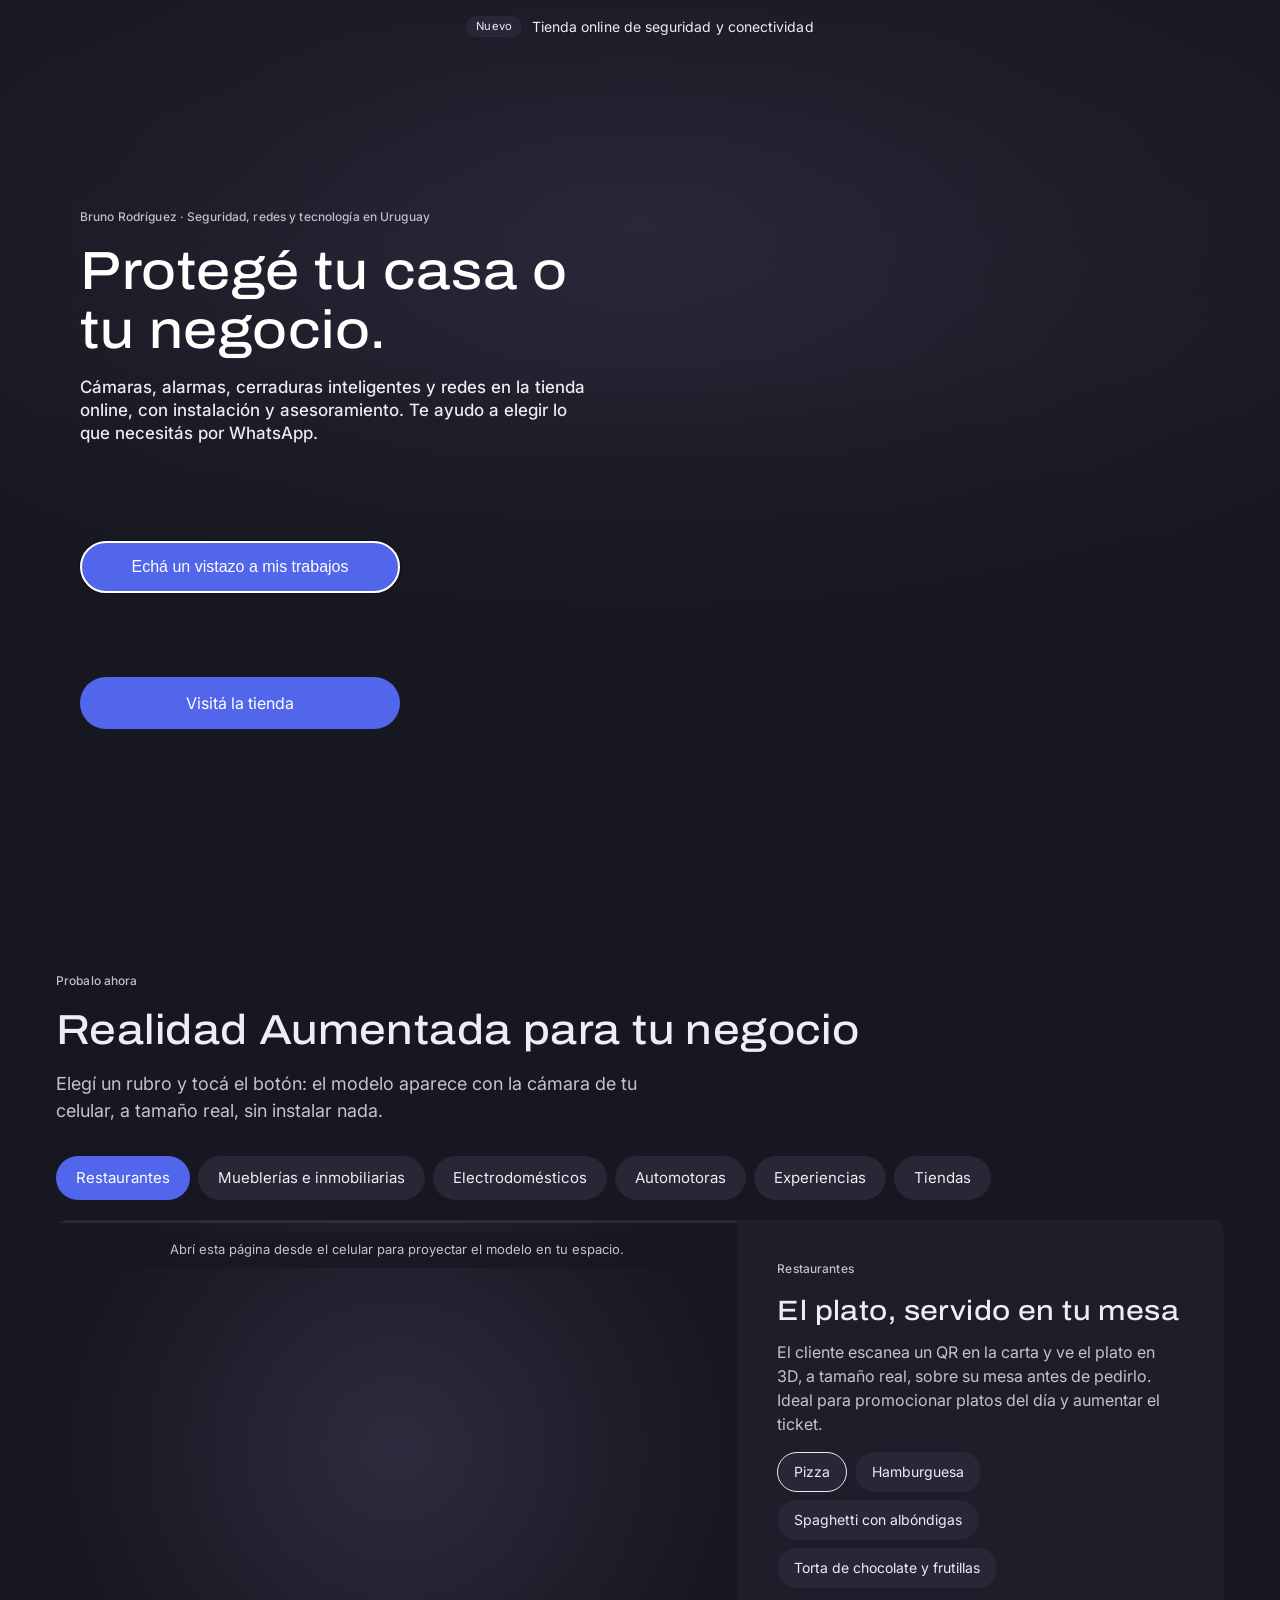
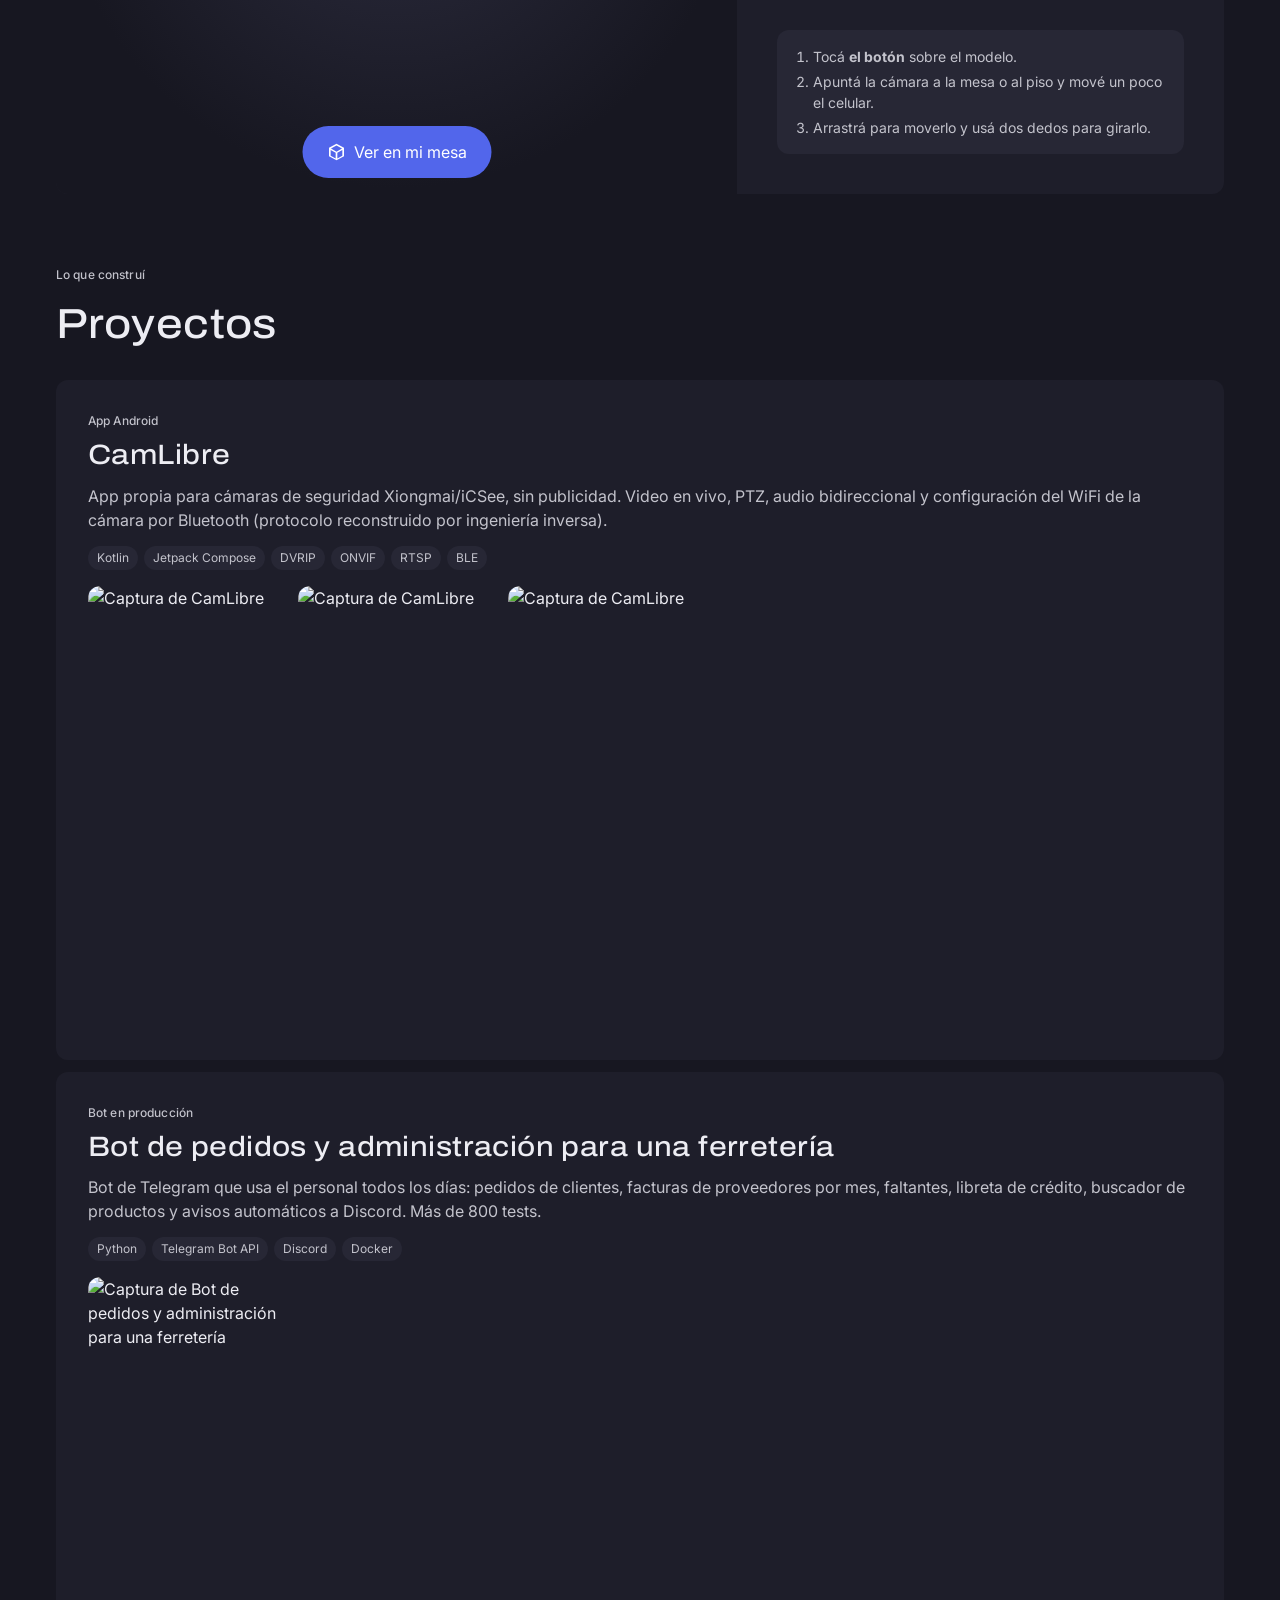
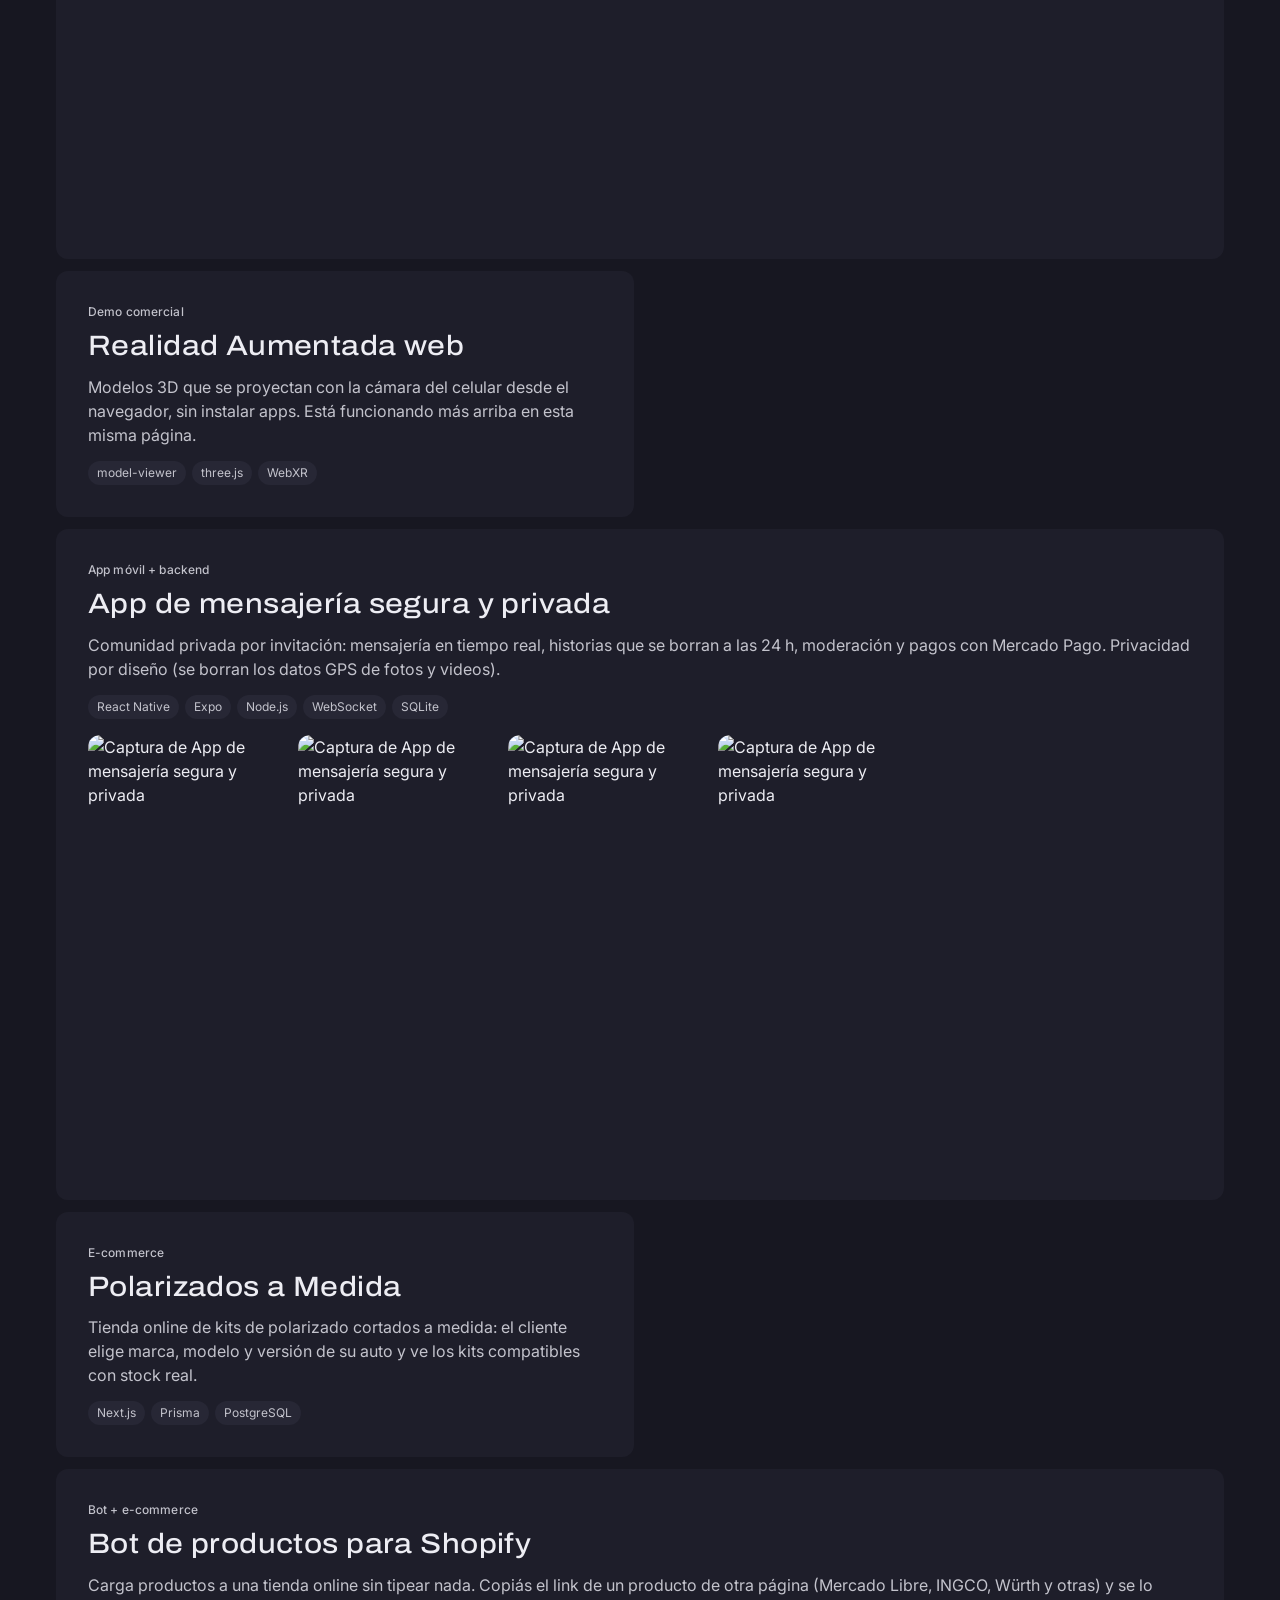
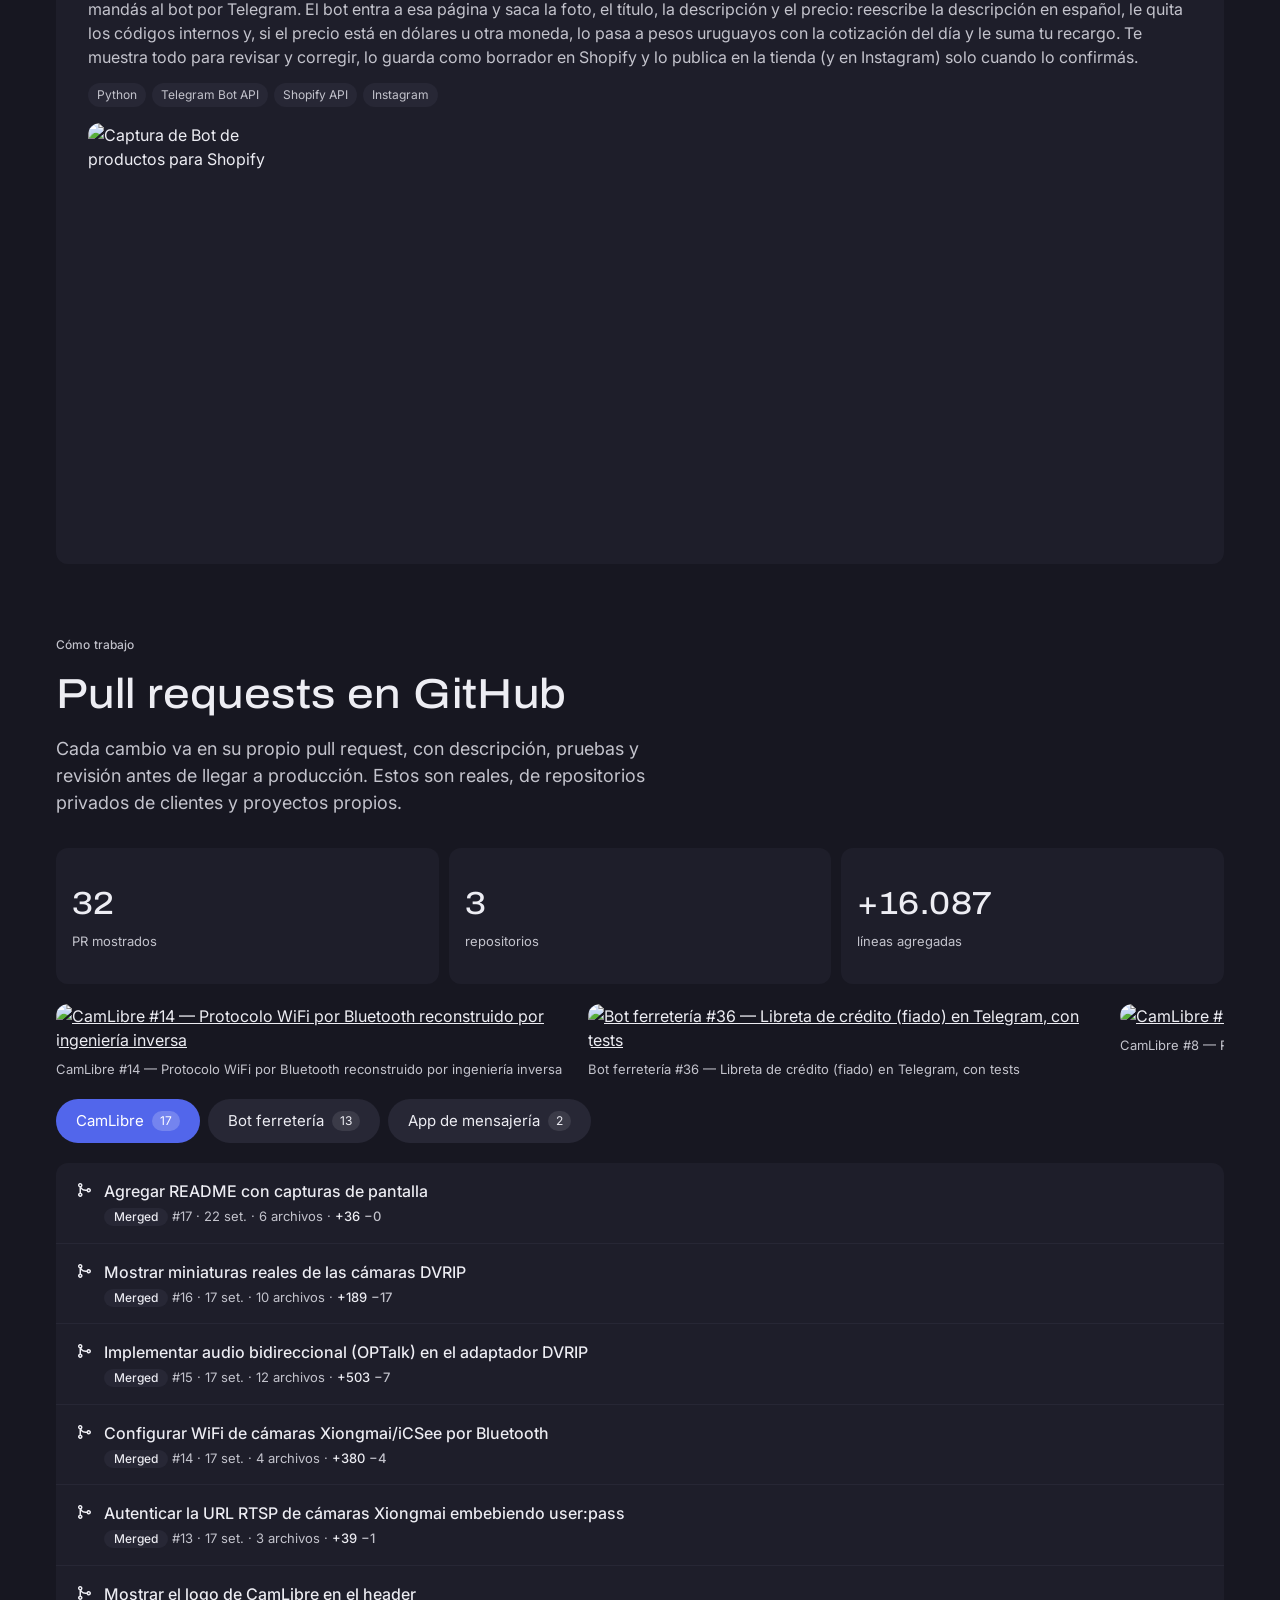
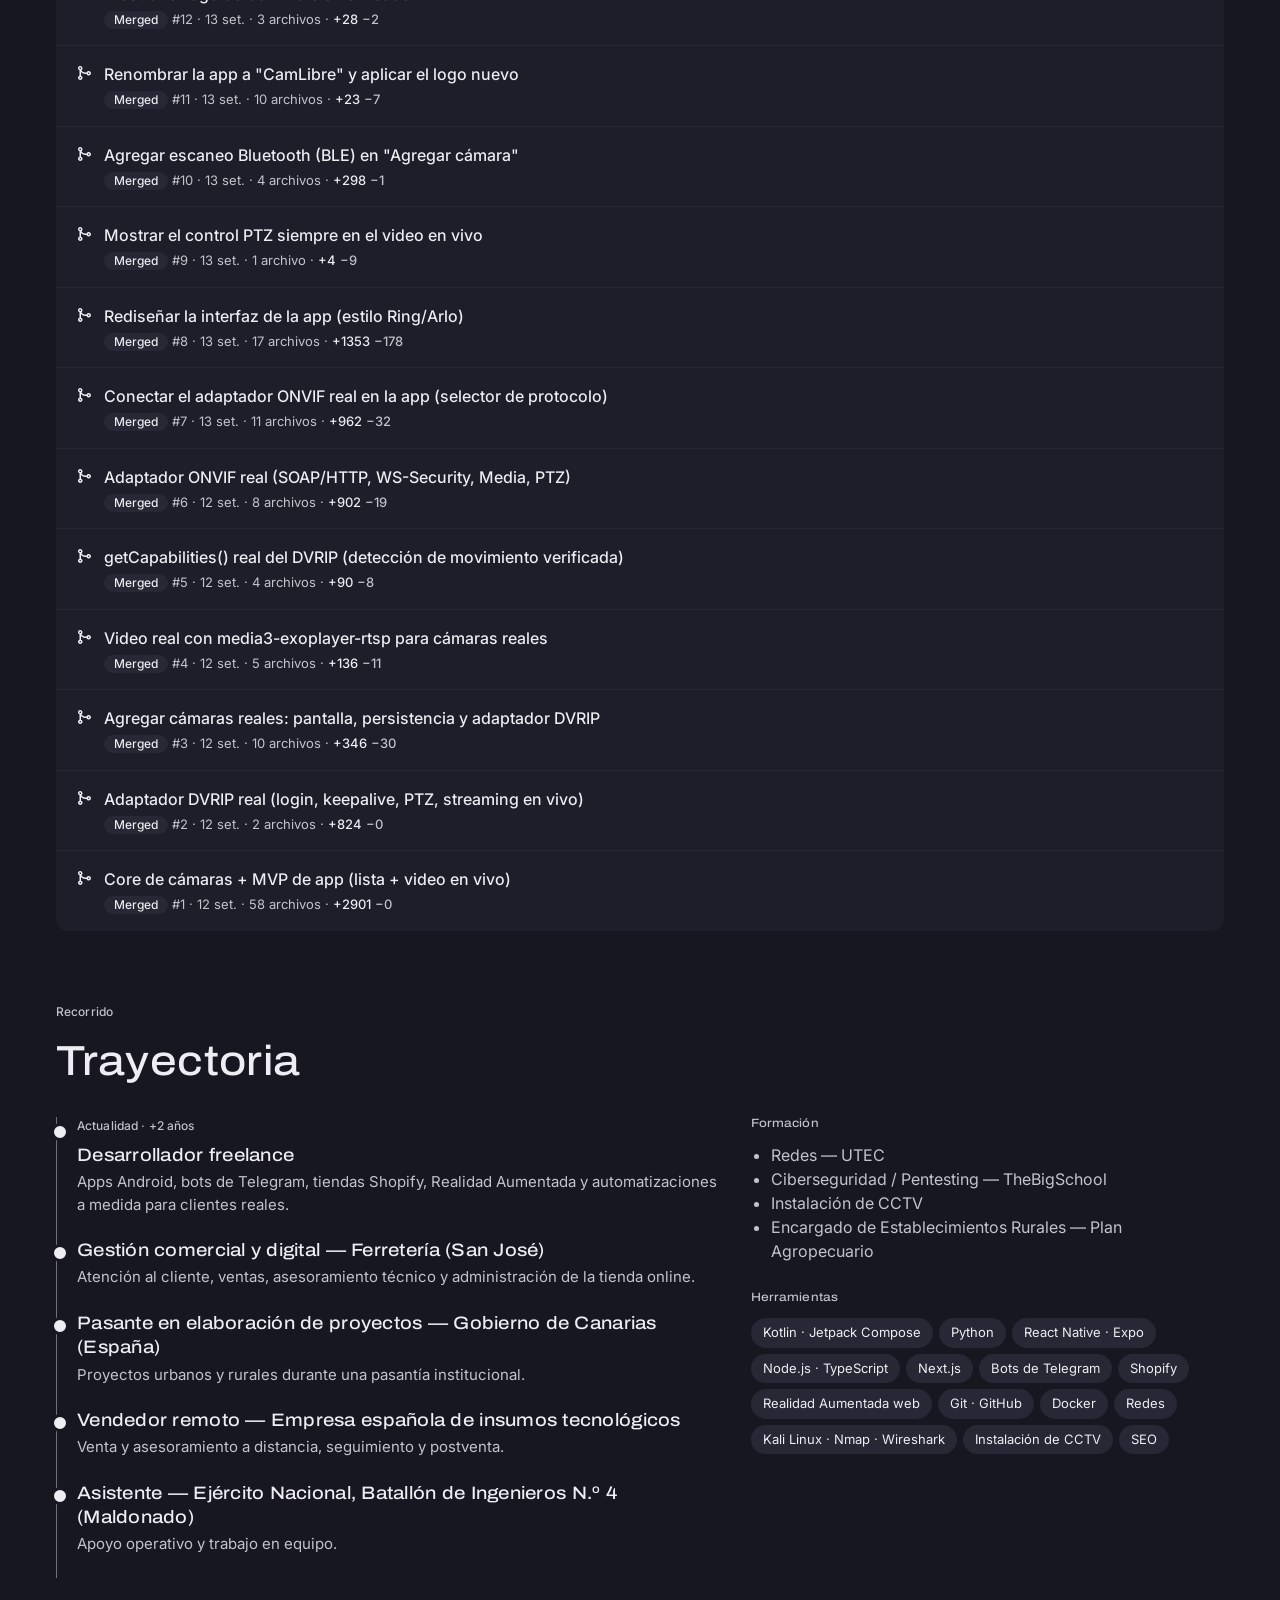
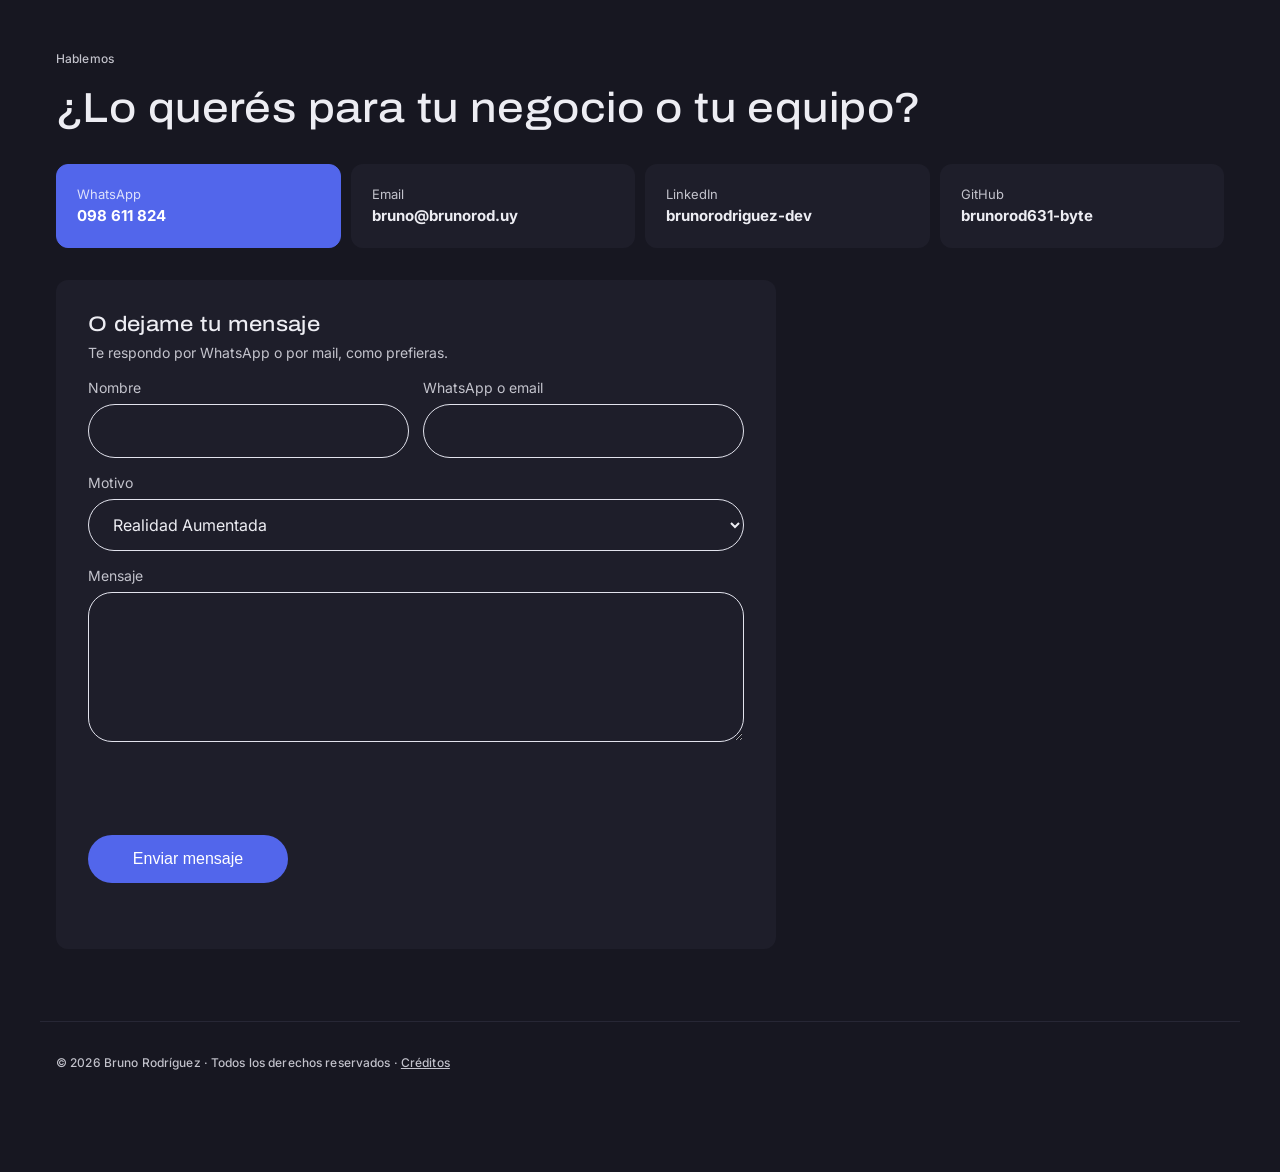
==== commit a5f6baca: "Bienvenida: sin Realidad Aumentada; texto sobre la tienda, instalación y asesoramiento Co-Authored-B" ====
--- a/index.html
+++ b/index.html
@@ -25,19 +25,19 @@
   <link rel="preconnect" href="https://fonts.googleapis.com" />
   <link rel="preconnect" href="https://fonts.gstatic.com" crossorigin />
   <link href="https://fonts.googleapis.com/css2?family=Archivo:wdth,wght@100..125,300..700&family=Inter:wght@300..700&display=swap" rel="stylesheet" />
-  <link rel="stylesheet" href="style.css?v=59" />
+  <link rel="stylesheet" href="style.css?v=65" />
   <script type="module" src="https://cdn.jsdelivr.net/npm/@google/model-viewer@4.3.1/dist/model-viewer.min.js"></script>
-  <script src="data.js?v=58" defer></script>
-  <script src="app.js?v=55" defer></script>
+  <script src="data.js?v=59" defer></script>
+  <script src="app.js?v=56" defer></script>
 </head>
 <body>
   <div class="intro" id="intro" role="dialog" aria-modal="true" aria-labelledby="intro-titulo" hidden>
-    <div class="intro-banner"><span class="intro-ra">RA</span> Realidad Aumentada para tu negocio</div>
+    <div class="intro-banner"><span class="intro-etiqueta">Nuevo</span> Tienda online de seguridad y conectividad</div>
     <div class="intro-cuerpo">
       <div class="sillon3d" id="sillon-intro" aria-hidden="true"></div>
-      <p class="kicker">Bruno Rodríguez · Desarrollador freelance en Uruguay</p>
-      <h1 id="intro-titulo">Que tus clientes lo vean antes de comprarlo.</h1>
-      <p>Con Realidad Aumentada ven tus productos en su mesa o en su living, con la cámara del celular y sin instalar nada. También hago apps, bots y tiendas online para negocios reales.</p>
+      <p class="kicker">Bruno Rodríguez · Seguridad, redes y tecnología en Uruguay</p>
+      <h1 id="intro-titulo">Protegé tu casa o tu negocio.</h1>
+      <p>Cámaras, alarmas, cerraduras inteligentes y redes en la tienda online, con instalación y asesoramiento. Te ayudo a elegir lo que necesitás por WhatsApp.</p>
       <div class="intro-acciones">
         <div class="asoma" id="asoma-intro">
           <div class="asoma-ventana" aria-hidden="true"><div class="asoma-robot" data-anim="img/robot/robot.json"></div></div>
--- a/style.css
+++ b/style.css
@@ -241,7 +241,7 @@
   background: transparent; color: var(--texto);
   font-size: 14px; font-weight: 400; letter-spacing: 0.005em;
 }
-.intro-ra { padding: 2px 10px; border-radius: var(--pildora); background: var(--fondo-2); color: var(--texto); font-size: 0.8em; }
+.intro-etiqueta { padding: 2px 10px; border-radius: var(--pildora); background: var(--fondo-2); color: var(--texto); font-size: 0.8em; }
 .carrusel-ayuda { text-align: center; color: var(--suave); font-size: 12px; font-weight: 480; letter-spacing: 0.01em; }
 .carrusel { padding: 12px 0 32px; overflow: hidden; }
 .carrusel-pista { display: flex; gap: 12px; width: max-content; animation: desfile 70s linear infinite; }
@@ -265,12 +265,14 @@
 @media (max-width: 480px) {
   .intro-btn, .asoma { width: 100%; }
   /* Con dos botones: sillón y espacios más compactos para que el de la tienda entre en pantalla */
-  .intro-cuerpo { padding-top: 20px; }
-  .intro .sillon3d { width: min(100%, 300px); margin-bottom: 12px; }
+  .intro-cuerpo { padding-top: 8px; }
+  .intro .sillon3d { width: min(100%, 290px); margin-bottom: 4px; }
   .intro-acciones { margin-top: 80px; }
-  .asoma-tienda { margin-top: 58px; }
-}
-@media (max-width: 400px) { .intro .sillon3d { width: min(100%, 250px); } }
+  .asoma-tienda { margin-top: 54px; }
+  .intro-cuerpo h1 { font-size: clamp(28px, 7.4vw, 34px); }
+  .intro-cuerpo > p:not(.kicker) { font-size: 16px; }
+}
+@media (max-width: 400px) { .intro .sillon3d { width: min(100%, 210px); } }
 
 /* Robot que asoma por detrás del botón y saluda */
 .asoma { position: relative; display: flex; isolation: isolate; }
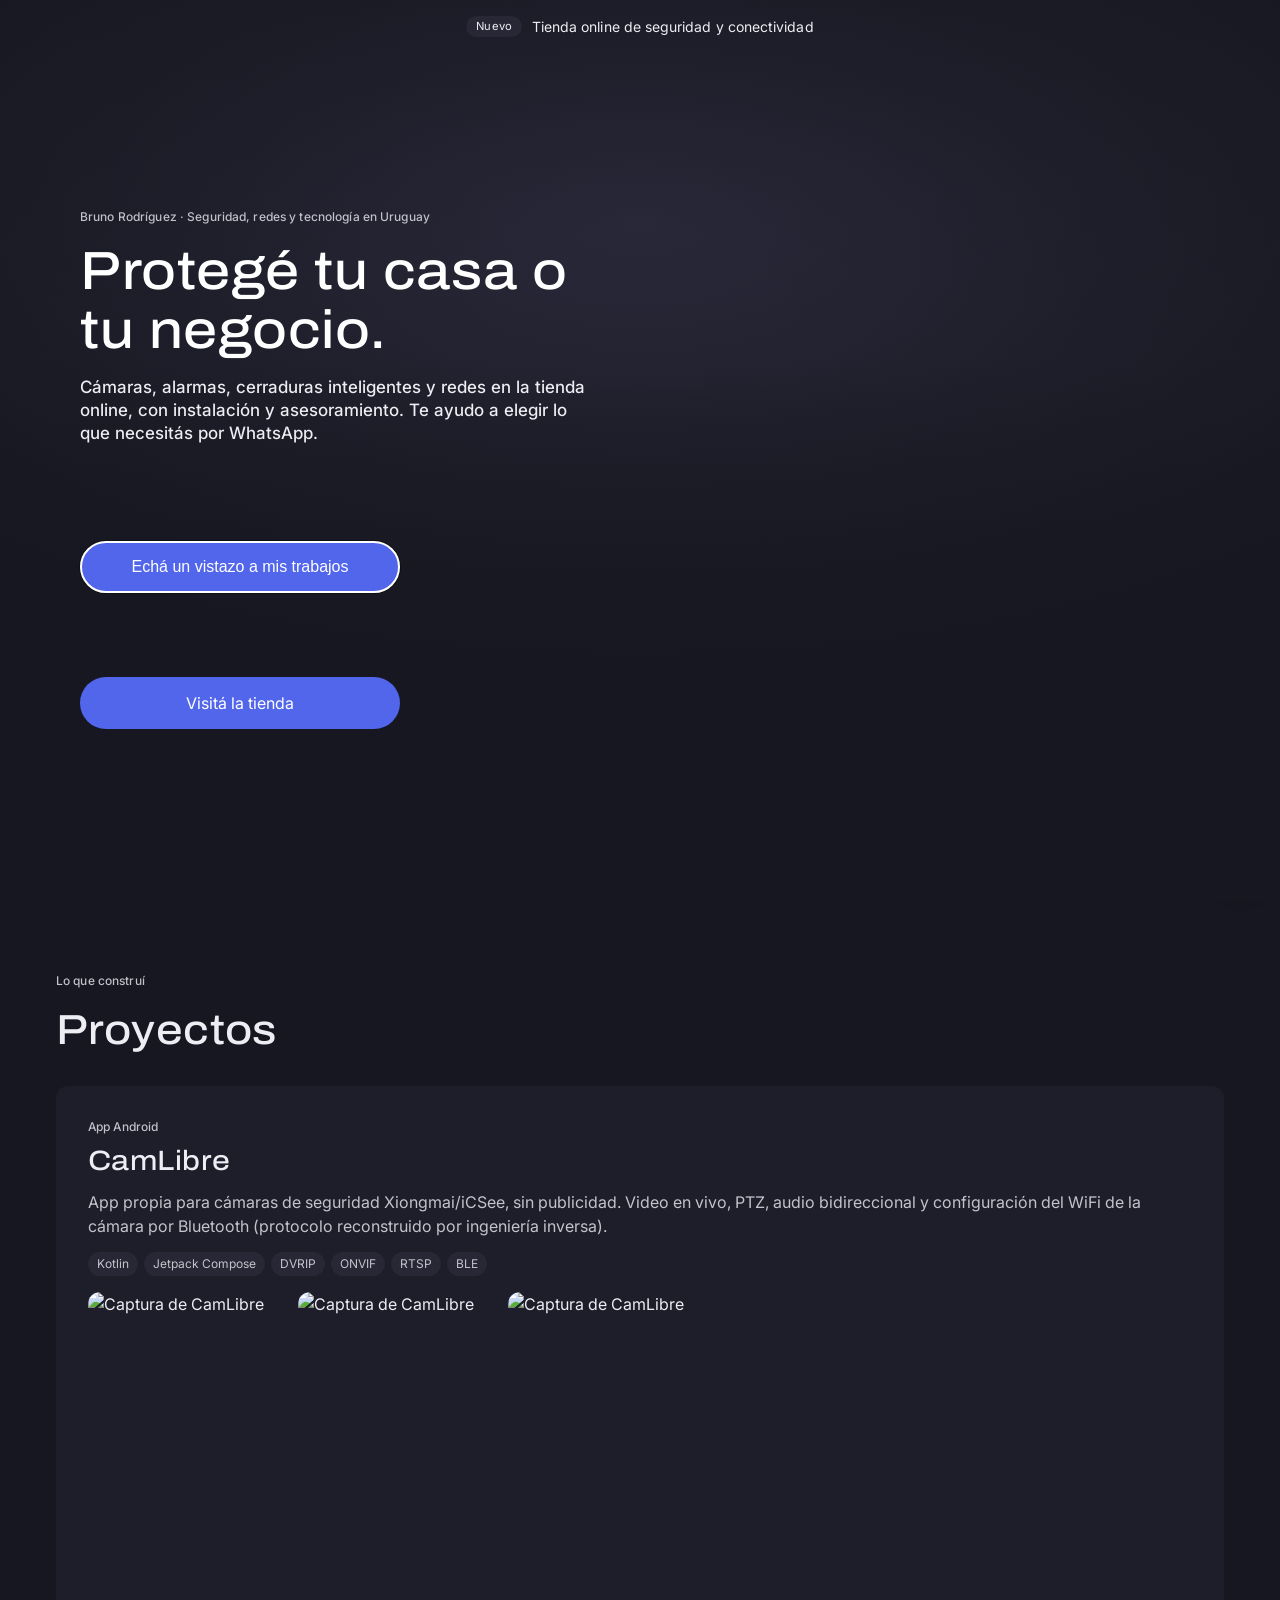
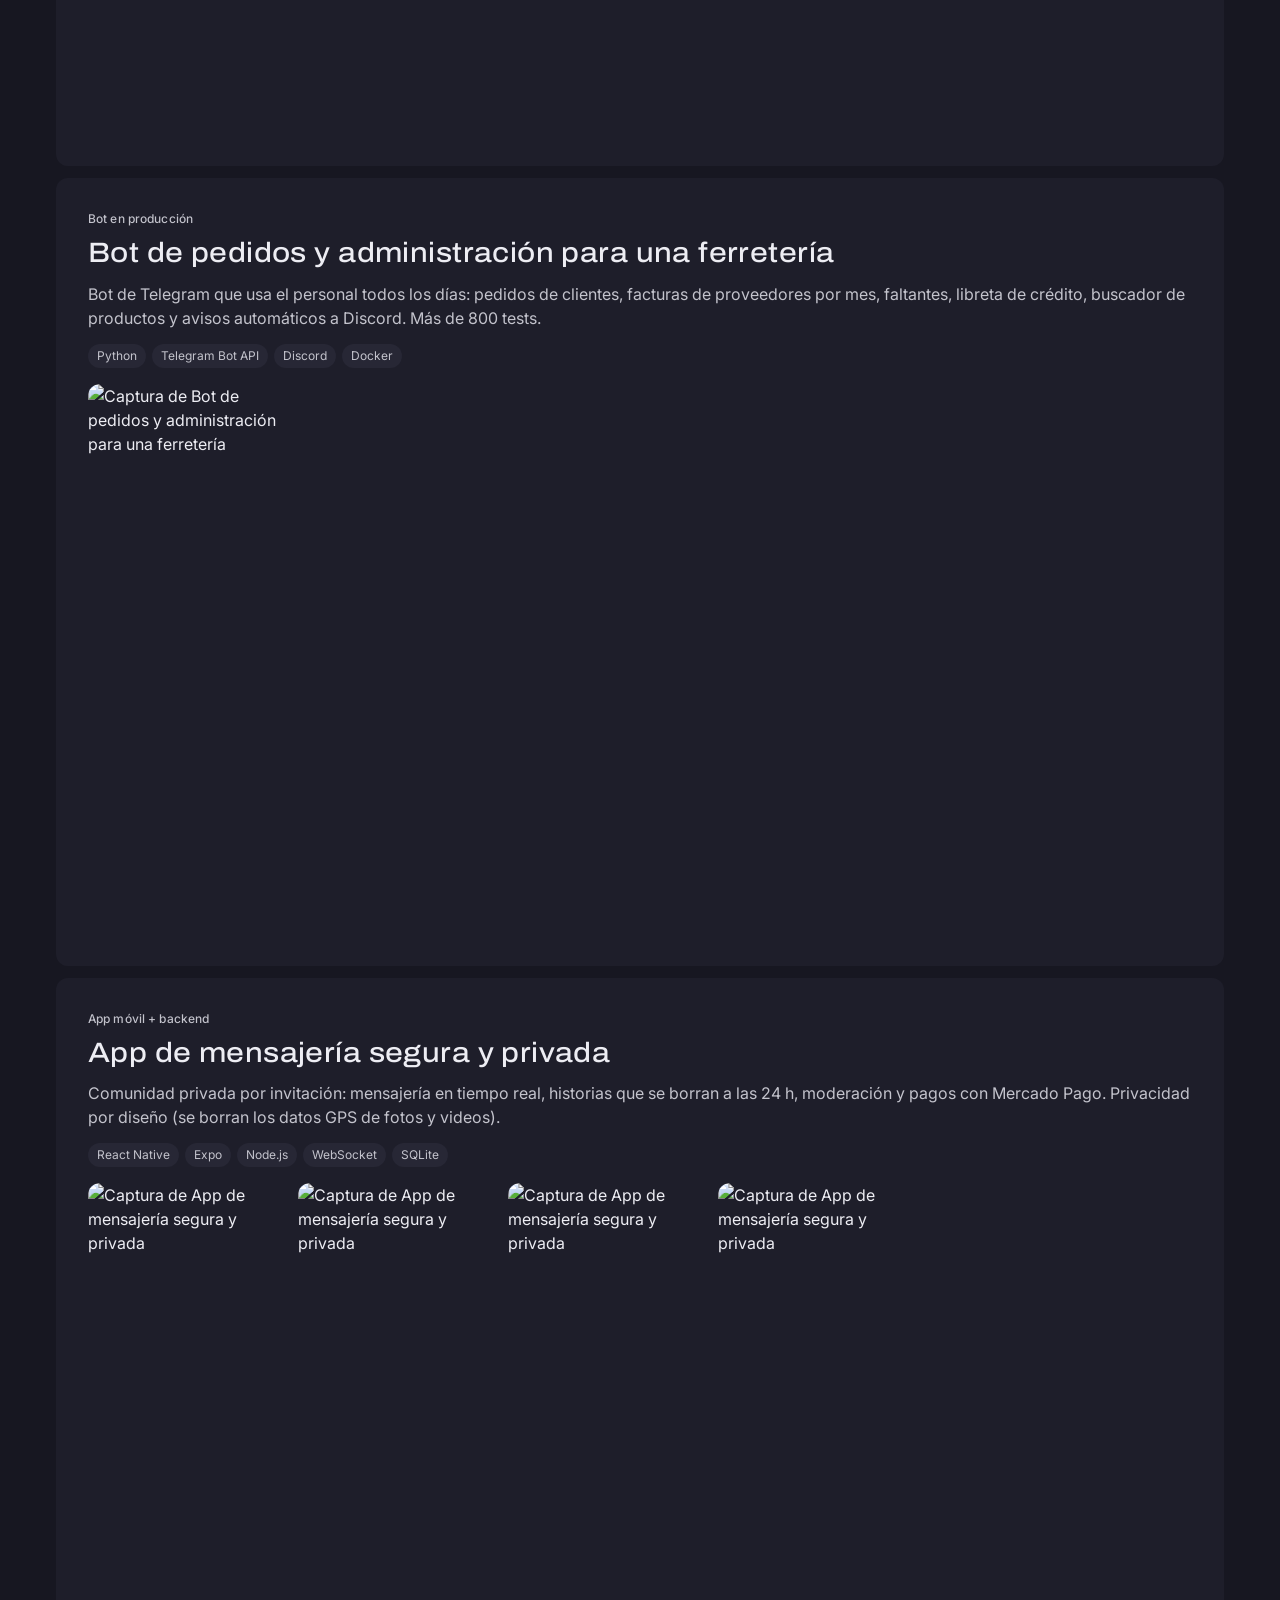
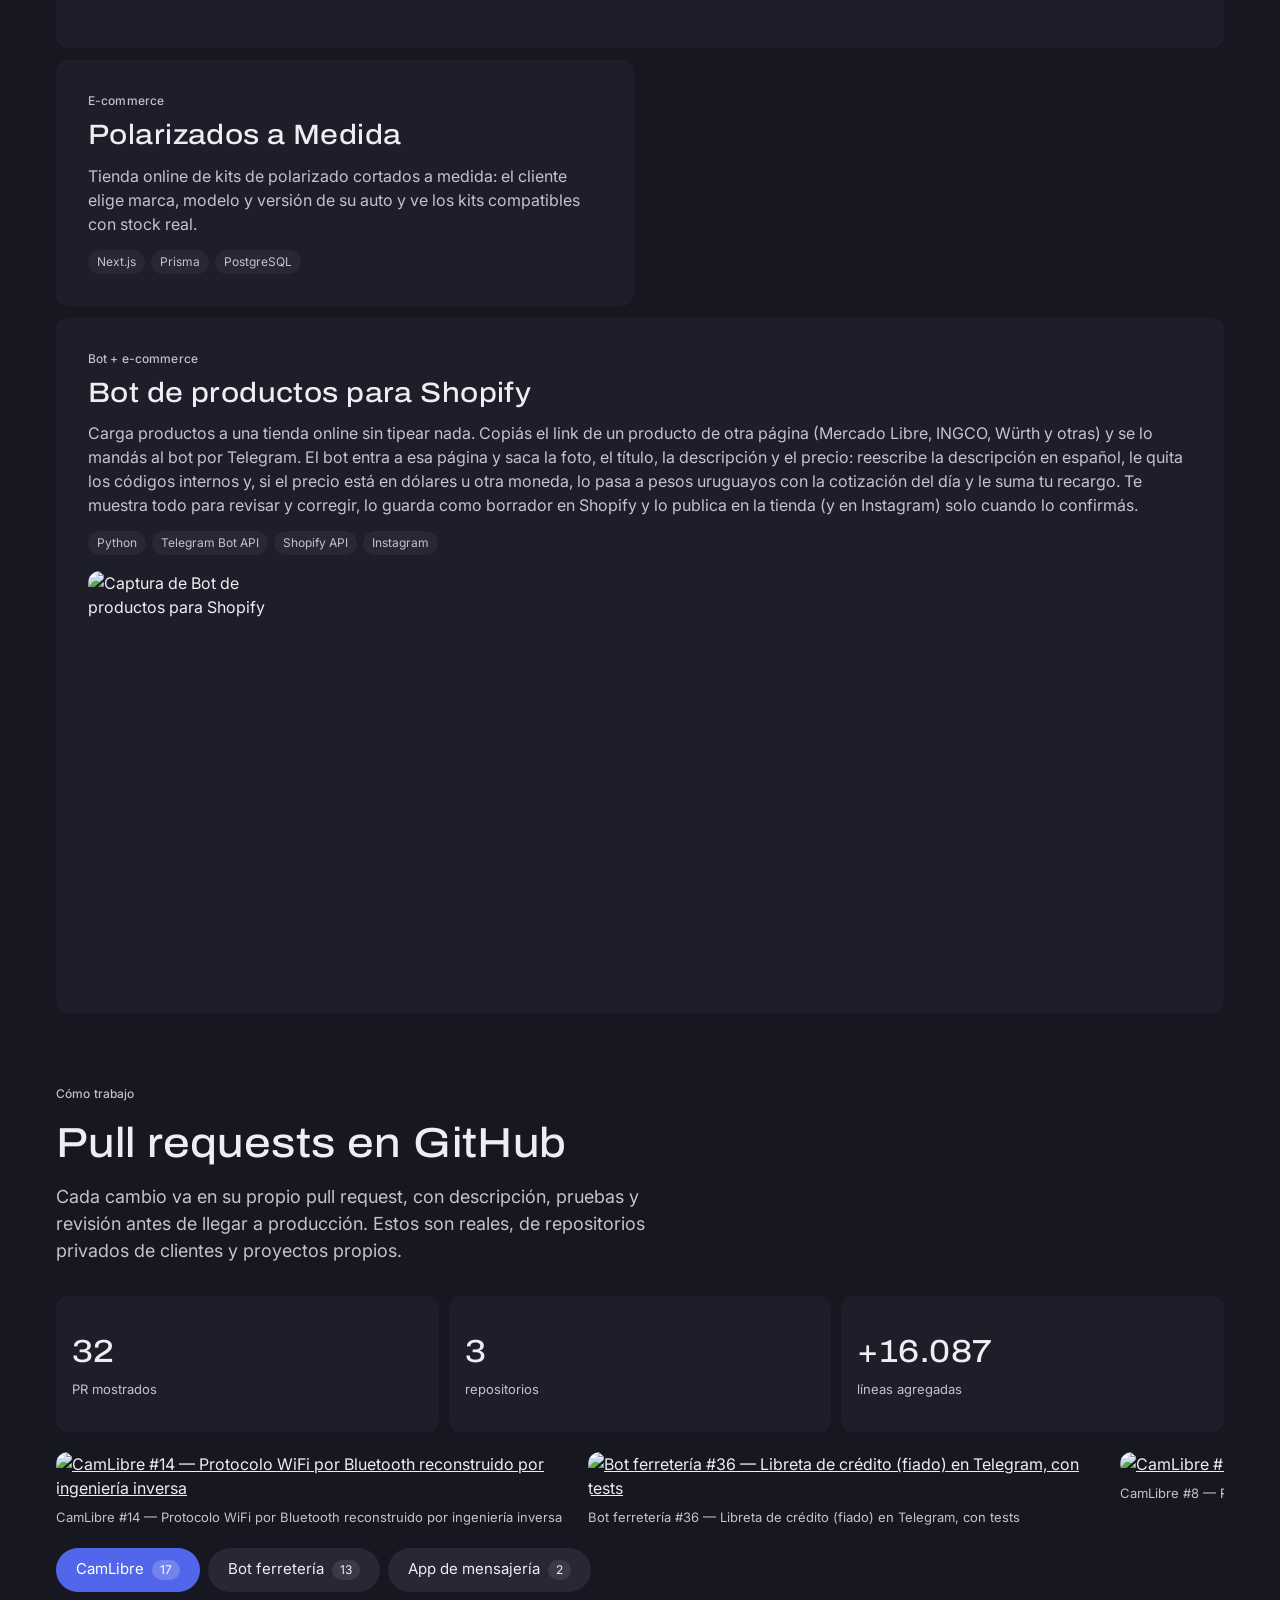
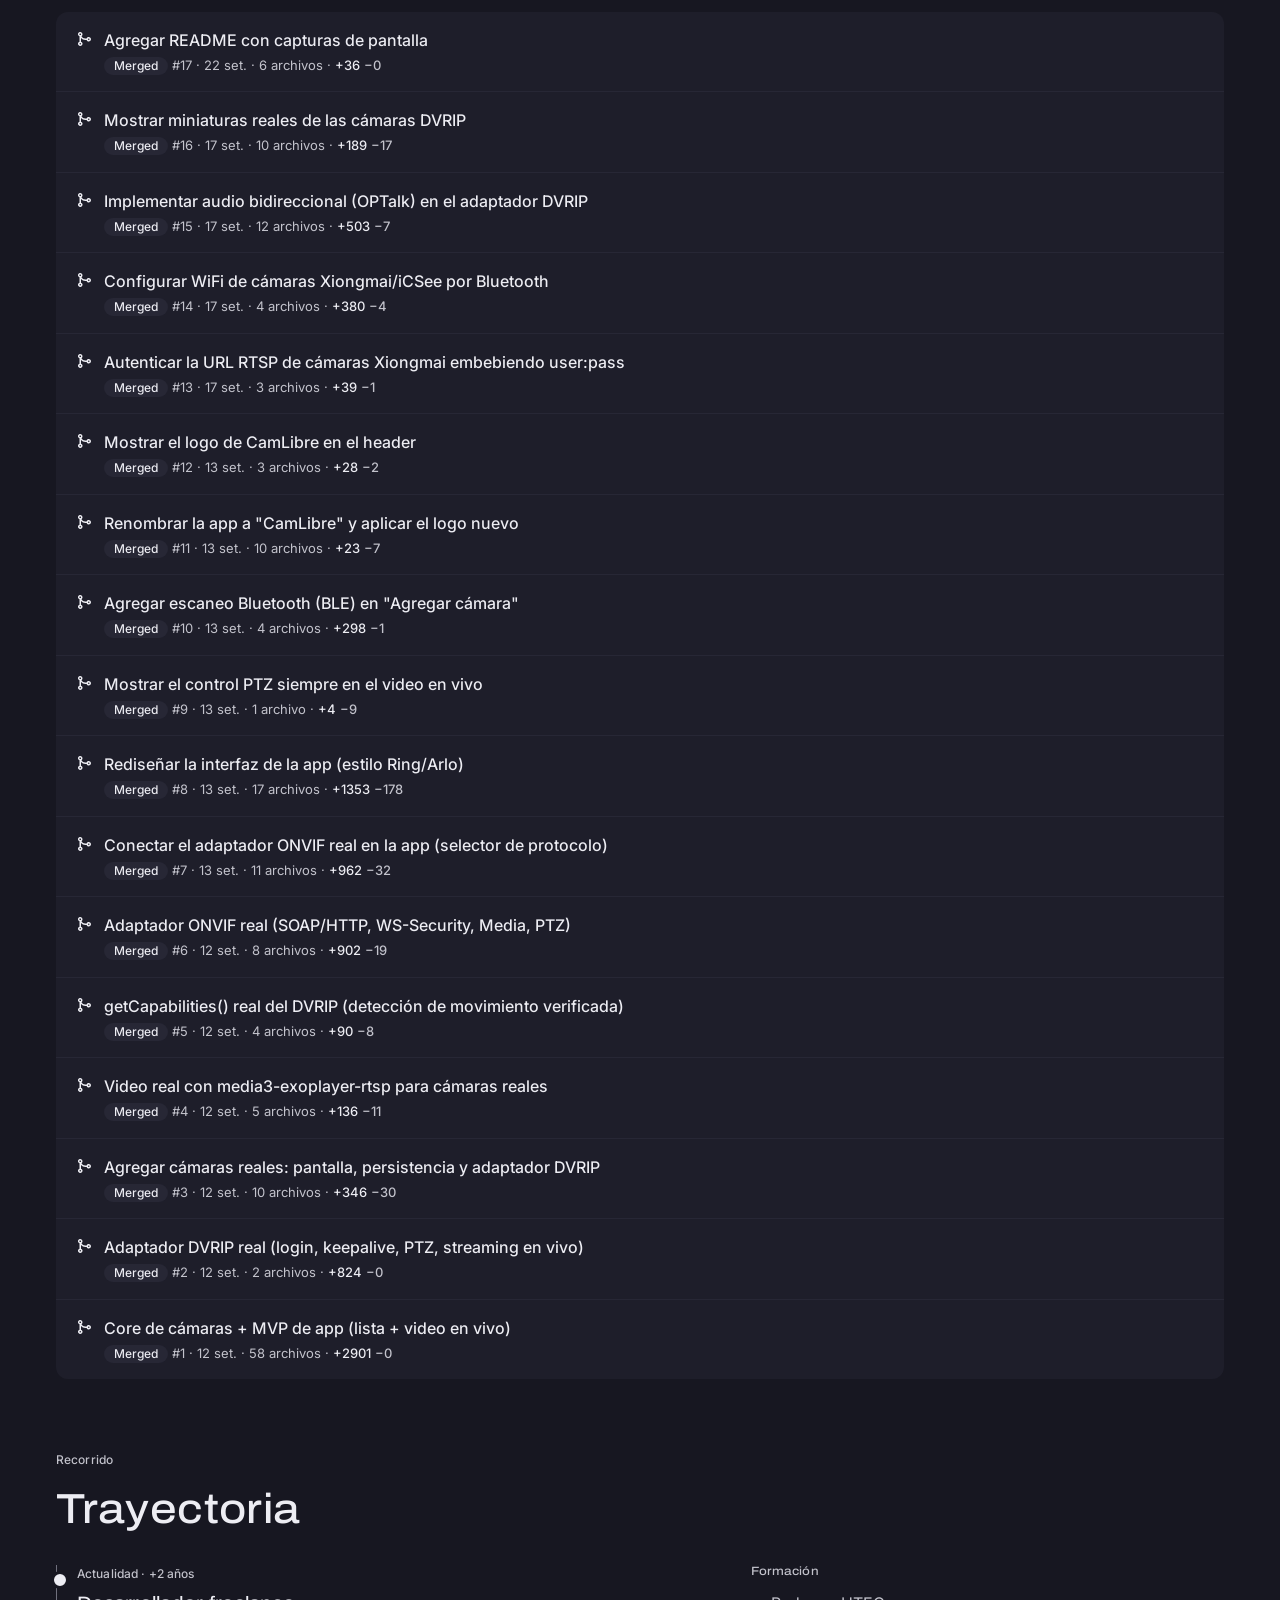
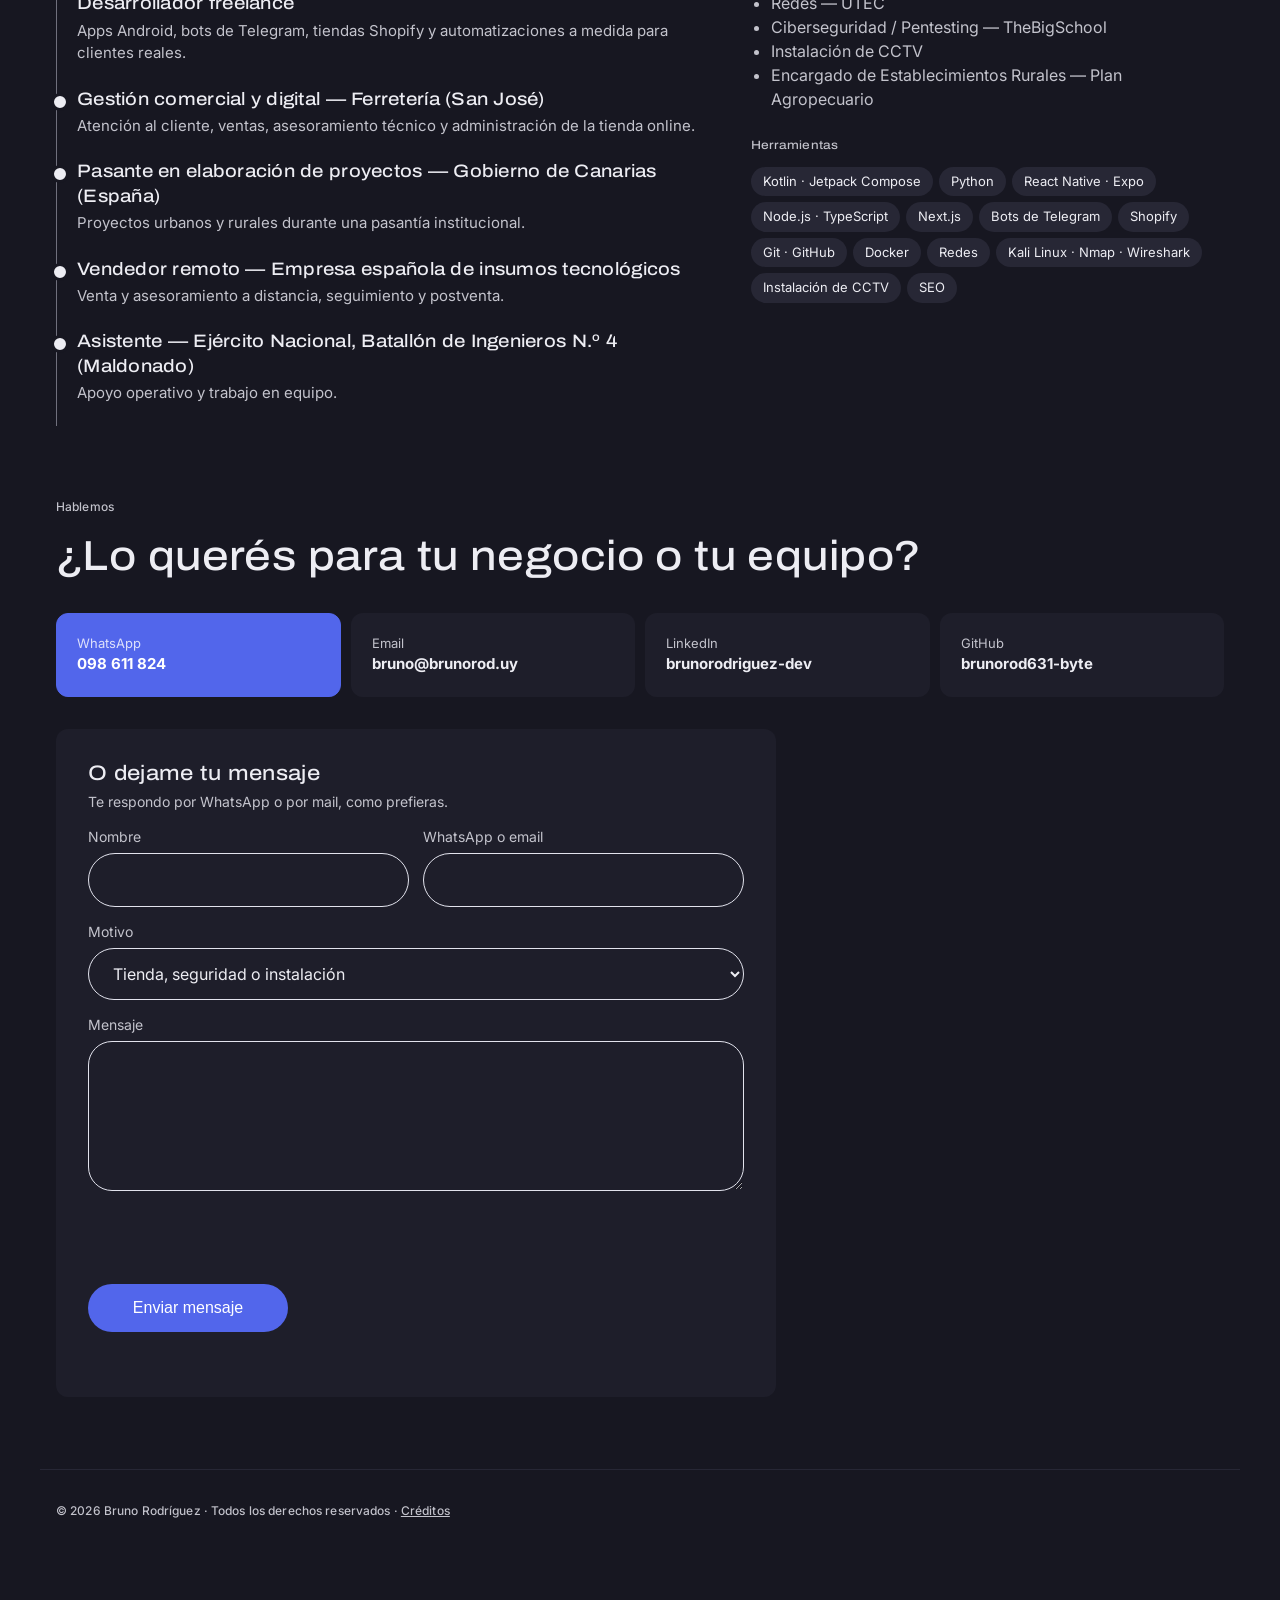
==== commit a6e82b13: "Saca la Realidad Aumentada de toda la web; foco en la tienda, instalación y asesoramiento - Bienveni" ====
--- a/index.html
+++ b/index.html
@@ -4,20 +4,20 @@
   <meta charset="UTF-8" />
   <meta name="viewport" content="width=device-width, initial-scale=1, viewport-fit=cover" />
   <title>Bruno Rodríguez · Desarrollador</title>
-  <meta name="description" content="CV digital de Bruno Rodríguez: apps, bots, web y Realidad Aumentada. Probá las demos de RA desde tu celular." />
+  <meta name="description" content="Bruno Rodríguez: tienda online de cámaras, alarmas, cerraduras inteligentes y redes, con instalación y asesoramiento. También apps, bots y web." />
   <meta name="theme-color" content="#171721" />
   <meta property="og:title" content="Bruno Rodríguez · Desarrollador" />
-  <meta property="og:description" content="Apps, bots, web y Realidad Aumentada. Probá las demos desde tu celular." />
+  <meta property="og:description" content="Tienda de seguridad y conectividad, con instalación y asesoramiento. También apps, bots y web." />
   <meta property="og:type" content="website" />
   <meta property="og:url" content="https://brunorod.uy/" />
   <meta property="og:site_name" content="brunorod.uy" />
   <meta property="og:locale" content="es_UY" />
-  <meta property="og:image" content="https://brunorod.uy/img/og.jpg" />
-  <meta property="og:image:secure_url" content="https://brunorod.uy/img/og.jpg" />
+  <meta property="og:image" content="https://brunorod.uy/img/og-2.jpg" />
+  <meta property="og:image:secure_url" content="https://brunorod.uy/img/og-2.jpg" />
   <meta property="og:image:type" content="image/jpeg" />
   <meta property="og:image:width" content="1200" />
   <meta property="og:image:height" content="630" />
-  <meta property="og:image:alt" content="Bruno Rodríguez · Apps, bots, web y Realidad Aumentada · brunorod.uy" />
+  <meta property="og:image:alt" content="Bruno Rodríguez · Apps, bots, web · Seguridad y redes · brunorod.uy" />
   <meta name="twitter:card" content="summary_large_image" />
   <link rel="canonical" href="https://brunorod.uy/" />
   <link rel="icon" href="assets/icon.svg?v=2" type="image/svg+xml" />
@@ -25,10 +25,9 @@
   <link rel="preconnect" href="https://fonts.googleapis.com" />
   <link rel="preconnect" href="https://fonts.gstatic.com" crossorigin />
   <link href="https://fonts.googleapis.com/css2?family=Archivo:wdth,wght@100..125,300..700&family=Inter:wght@300..700&display=swap" rel="stylesheet" />
-  <link rel="stylesheet" href="style.css?v=65" />
-  <script type="module" src="https://cdn.jsdelivr.net/npm/@google/model-viewer@4.3.1/dist/model-viewer.min.js"></script>
-  <script src="data.js?v=59" defer></script>
-  <script src="app.js?v=56" defer></script>
+  <link rel="stylesheet" href="style.css?v=66" />
+  <script src="data.js?v=60" defer></script>
+  <script src="app.js?v=57" defer></script>
 </head>
 <body>
   <div class="intro" id="intro" role="dialog" aria-modal="true" aria-labelledby="intro-titulo" hidden>
@@ -53,7 +52,6 @@
   <nav class="nav" aria-label="Secciones">
     <a href="#inicio" class="nav-brand">BR</a>
     <div class="nav-links">
-      <a href="#ra">Realidad Aumentada</a>
       <a href="#proyectos">Proyectos</a>
       <a href="#github">GitHub</a>
       <a href="#trayectoria">Trayectoria</a>
@@ -72,7 +70,7 @@
     <p class="hero-titulo" id="titulo"></p>
     <p class="hero-resumen" id="resumen"></p>
     <div class="hero-acciones">
-      <a class="btn btn-primario" href="#ra">Probar la Realidad Aumentada</a>
+      <a class="btn btn-primario" href="tienda/">Visitá la tienda</a>
     </div>
     <div class="hero-links">
       <a id="btn-wa" target="_blank" rel="noopener">WhatsApp</a>
@@ -81,44 +79,8 @@
   </header>
 
   <main>
-    <section id="ra" class="seccion wrap">
+    <section id="proyectos" class="seccion wrap">
       <div class="paseo" id="paseo" aria-hidden="true"></div>
-      <div class="seccion-cab">
-        <p class="kicker">Probalo ahora</p>
-        <h2>Realidad Aumentada para tu negocio</h2>
-        <p class="bajada">Elegí un rubro y tocá el botón: el modelo aparece con la cámara de tu celular, a tamaño real, sin instalar nada.</p>
-      </div>
-      <div class="rubros" role="tablist" id="rubros"></div>
-      <div class="ra-panel">
-        <div class="ra-visor">
-          <model-viewer id="visor" ar ar-modes="webxr scene-viewer quick-look" ar-scale="auto" ar-placement="floor"
-            camera-controls touch-action="pan-y" auto-rotate shadow-intensity="1" shadow-softness="1"
-            environment-image="neutral" exposure="1.05" interaction-prompt="auto" loading="eager">
-            <button slot="ar-button" class="ar-btn" type="button" id="ar-btn">
-              <svg viewBox="0 0 24 24" width="20" height="20" aria-hidden="true"><path fill="currentColor" d="M12 2 3 7v10l9 5 9-5V7l-9-5Zm0 2.2 6.6 3.7L12 11.6 5.4 7.9 12 4.2ZM5 9.6l6 3.4v6.9l-6-3.3V9.6Zm8 10.3V13l6-3.4v7l-6 3.3Z"/></svg>
-              <span id="ar-btn-texto">Ver en mi mesa</span>
-            </button>
-            <div slot="progress-bar" class="progreso"><div class="progreso-barra" id="progreso"></div></div>
-          </model-viewer>
-          <p class="ra-aviso" id="ra-aviso" hidden>Abrí esta página desde el celular para proyectar el modelo en tu espacio.</p>
-        </div>
-        <div class="ra-info">
-          <p class="kicker" id="ra-rubro"></p>
-          <h3 id="ra-titulo"></h3>
-          <p id="ra-texto"></p>
-          <div class="modelos" id="ra-modelos" hidden></div>
-          <p class="medidas" id="ra-medidas" hidden></p>
-          <a class="enlace" id="ra-extra" target="_blank" rel="noopener" hidden></a>
-          <ol class="pasos">
-            <li>Tocá <strong>el botón</strong> sobre el modelo.</li>
-            <li>Apuntá la cámara a la mesa o al piso y mové un poco el celular.</li>
-            <li>Arrastrá para moverlo y usá dos dedos para girarlo.</li>
-          </ol>
-        </div>
-      </div>
-    </section>
-
-    <section id="proyectos" class="seccion wrap">
       <div class="seccion-cab">
         <p class="kicker">Lo que construí</p>
         <h2>Proyectos</h2>
@@ -172,7 +134,7 @@
         </div>
         <label>Motivo
           <select name="motivo">
-            <option>Realidad Aumentada</option>
+            <option>Tienda, seguridad o instalación</option>
             <option>App, bot o página web</option>
             <option>Otro</option>
           </select>
--- a/style.css
+++ b/style.css
@@ -165,8 +165,8 @@
 
 /* Secciones */
 .seccion { padding-top: 72px; padding-bottom: 0; }
-/* Robot que cruza la pantalla entre la portada y Realidad Aumentada (robotpaseo.js) */
-#ra { position: relative; }
+/* Robot que cruza la pantalla entre la portada y Proyectos (robotpaseo.js) */
+#proyectos { position: relative; }
 .paseo { position: absolute; top: -72px; left: calc(50% - 50vw); width: 100vw; height: 144px; pointer-events: none; }
 .paseo canvas { display: block; width: 100% !important; height: 100% !important; opacity: 0; transition: opacity 0.6s ease; }
 .paseo.listo canvas { opacity: 1; }
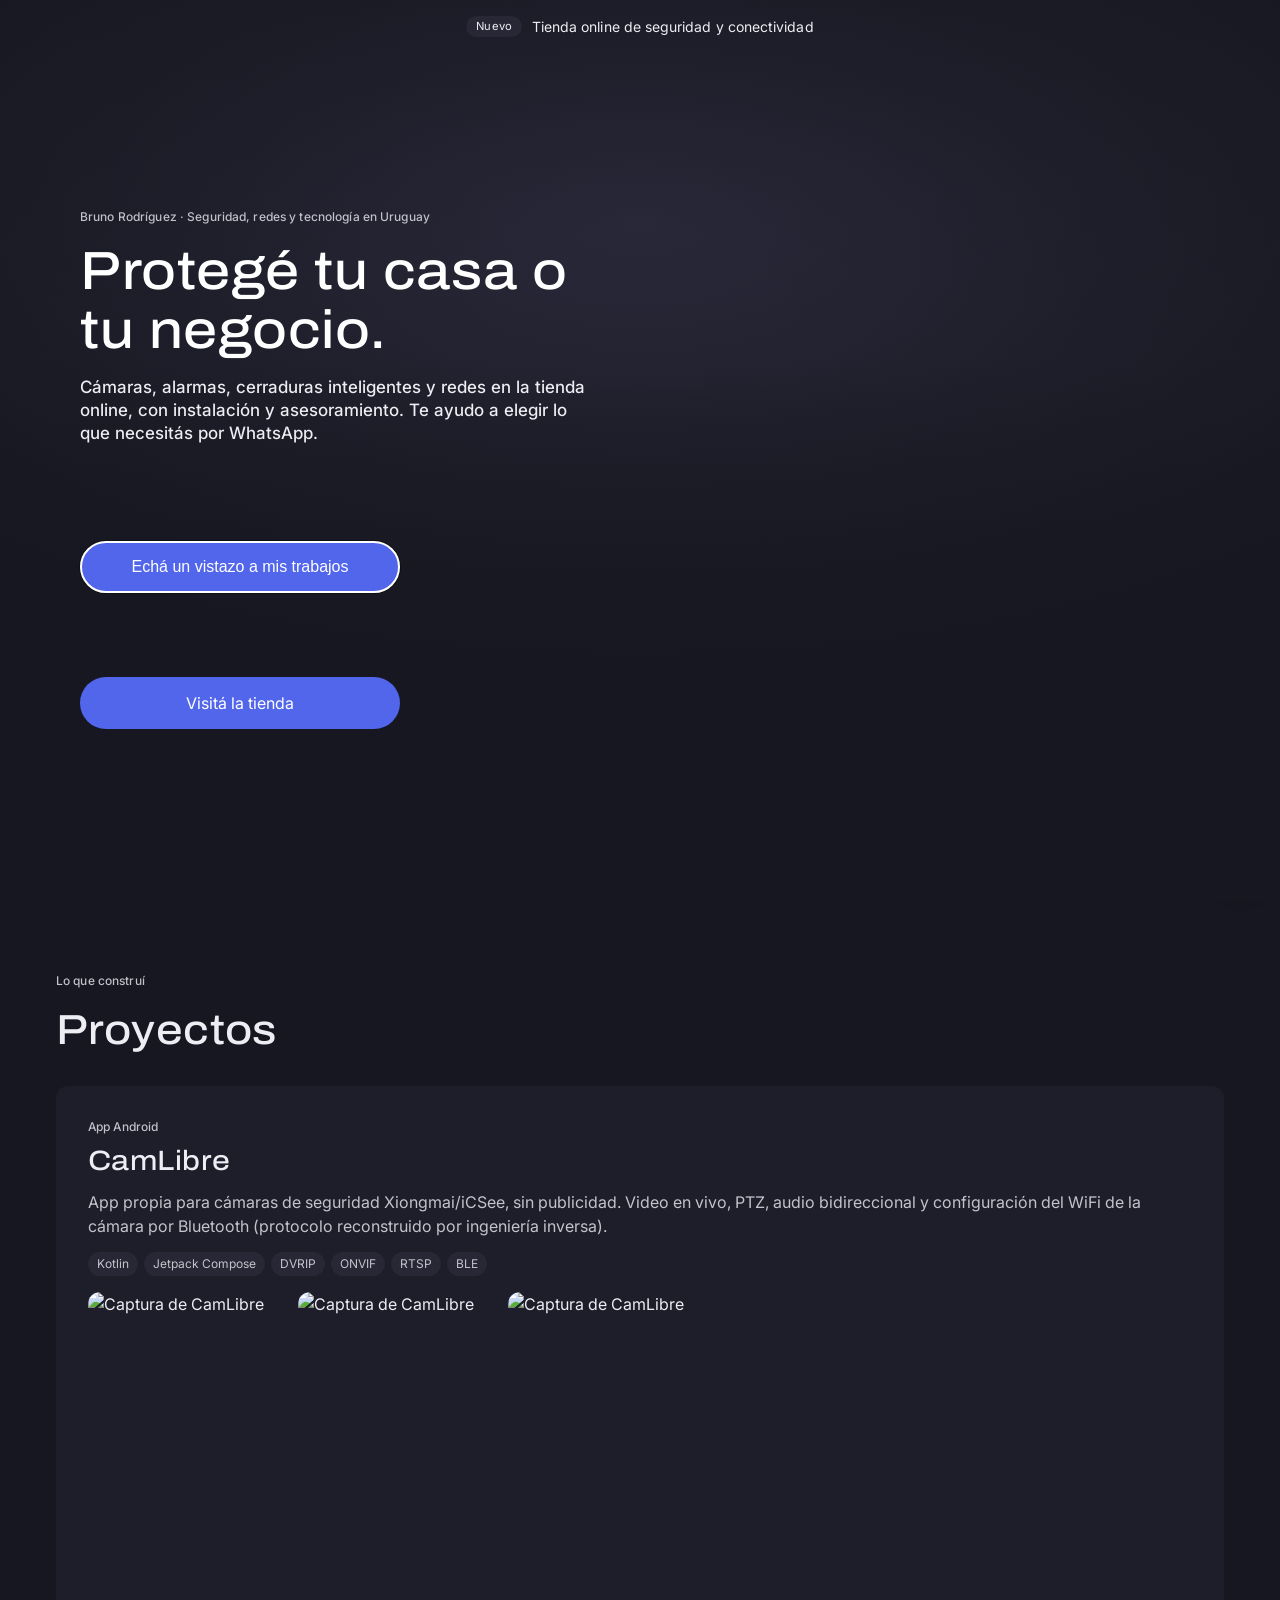
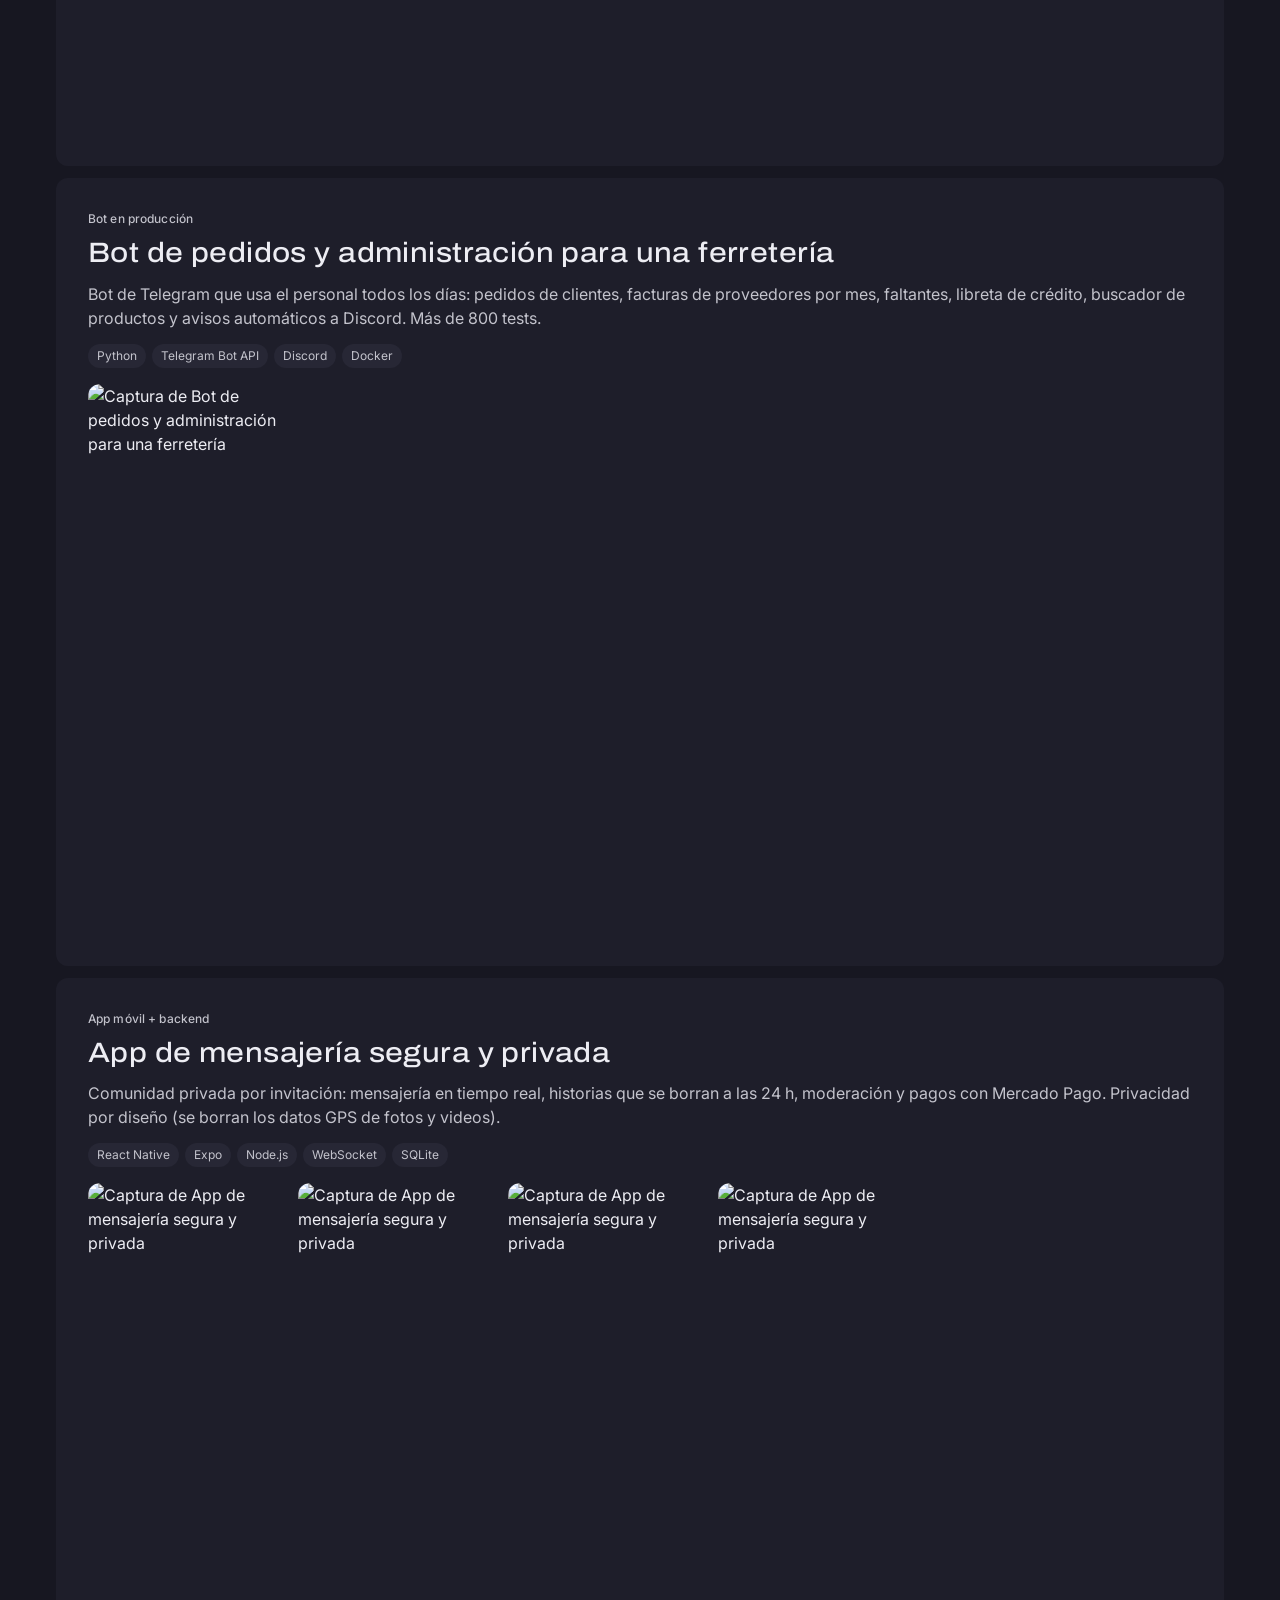
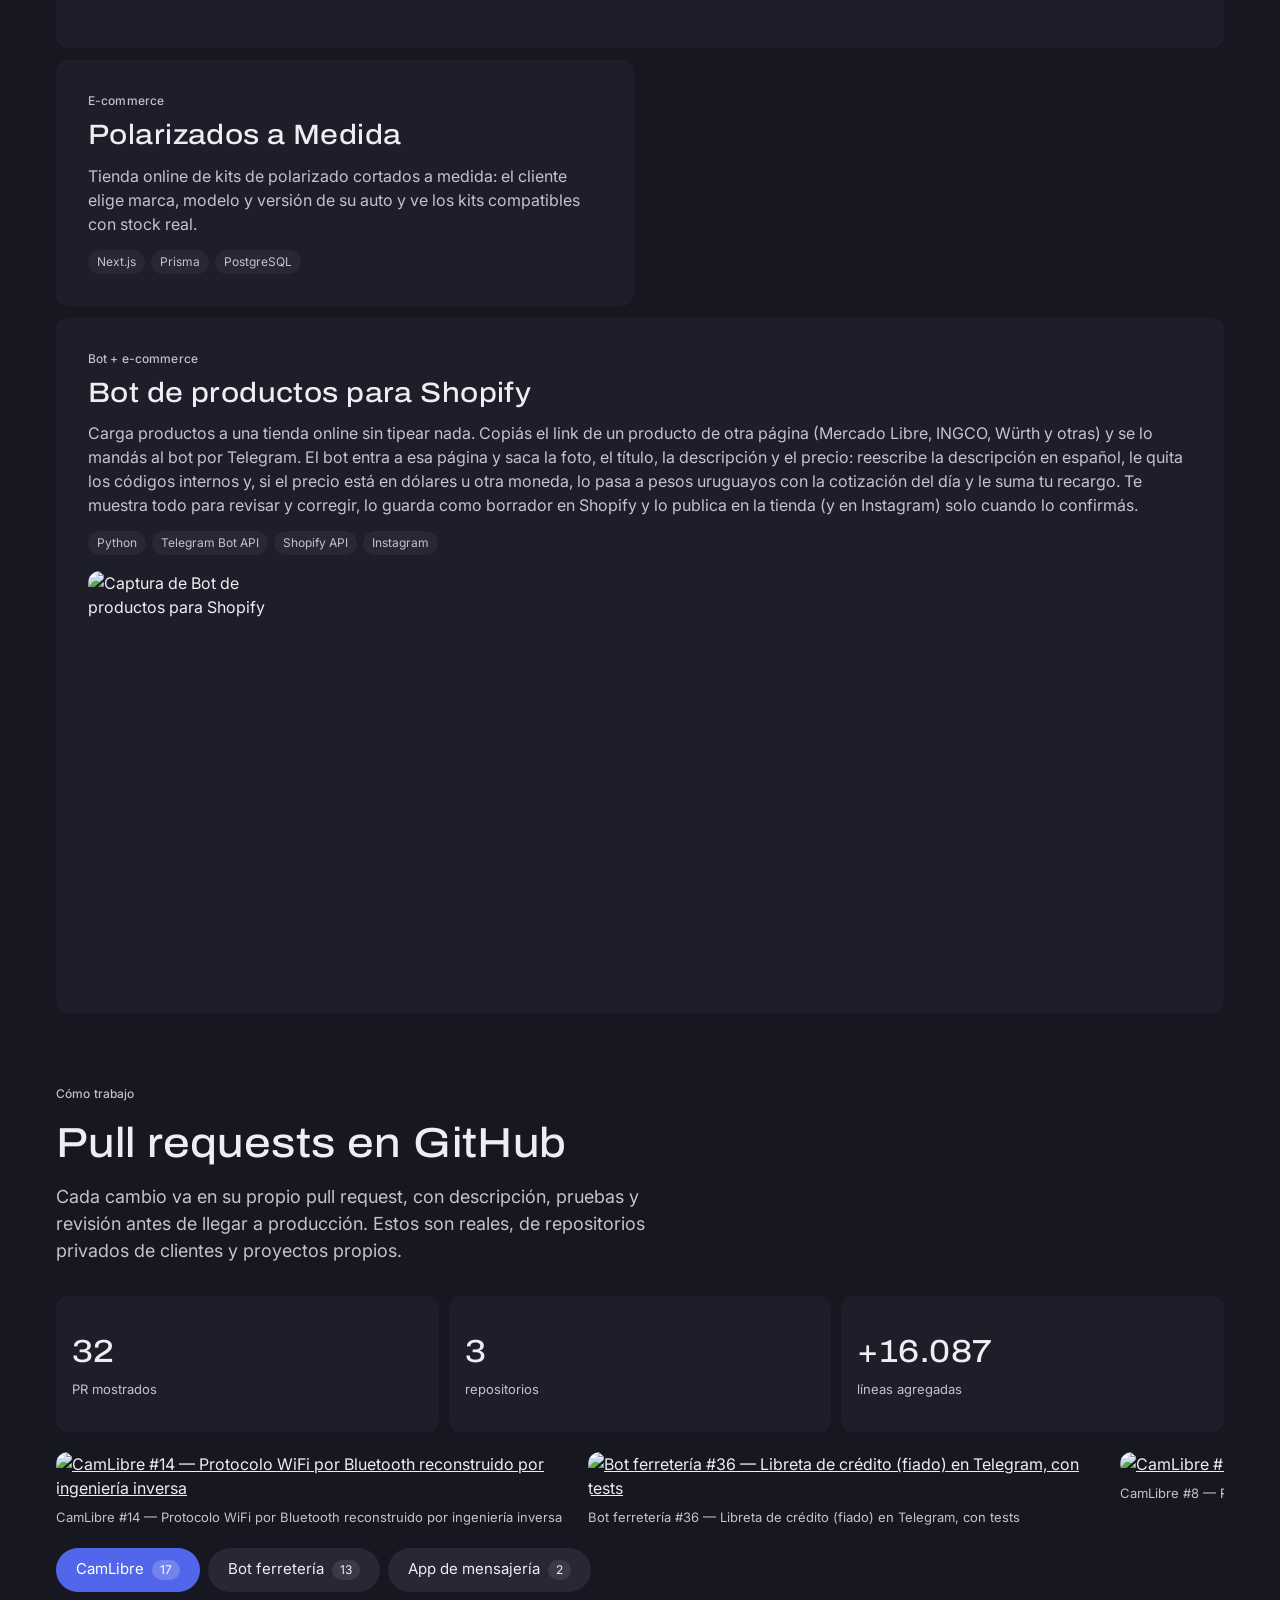
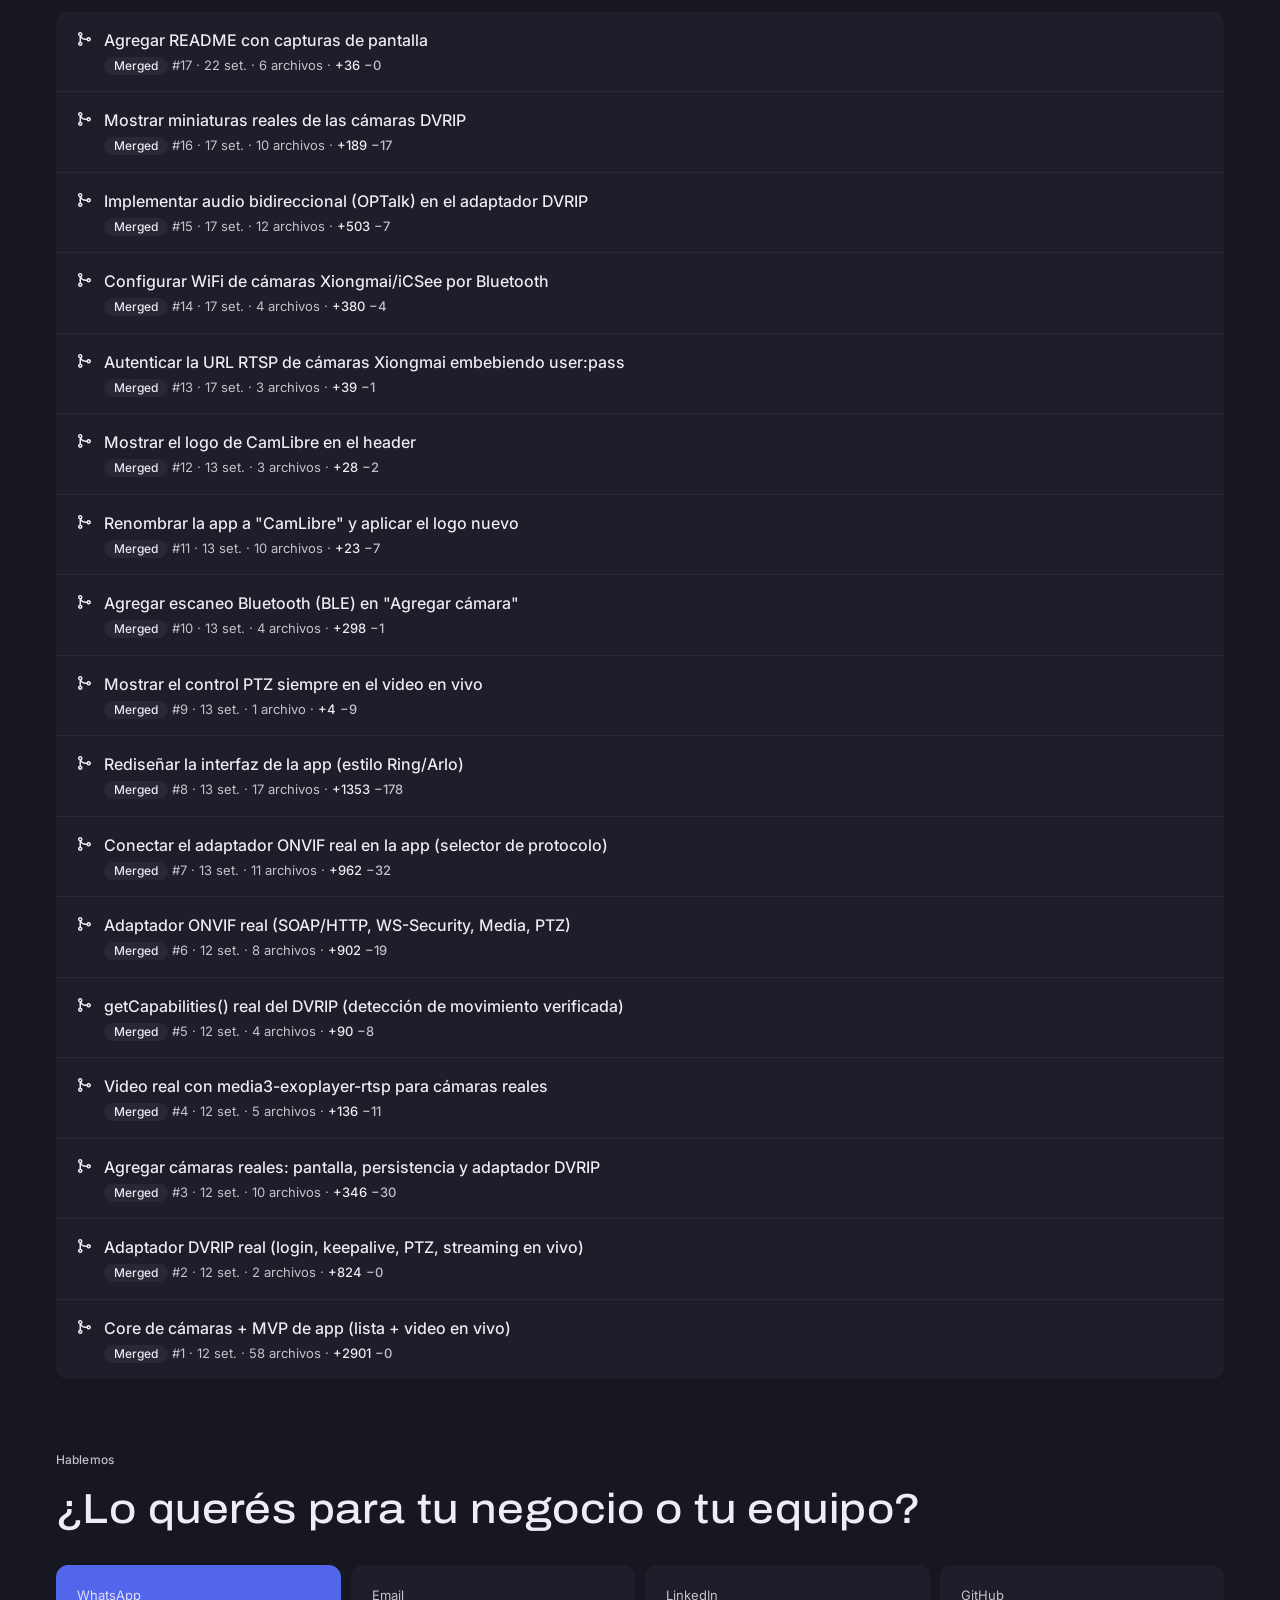
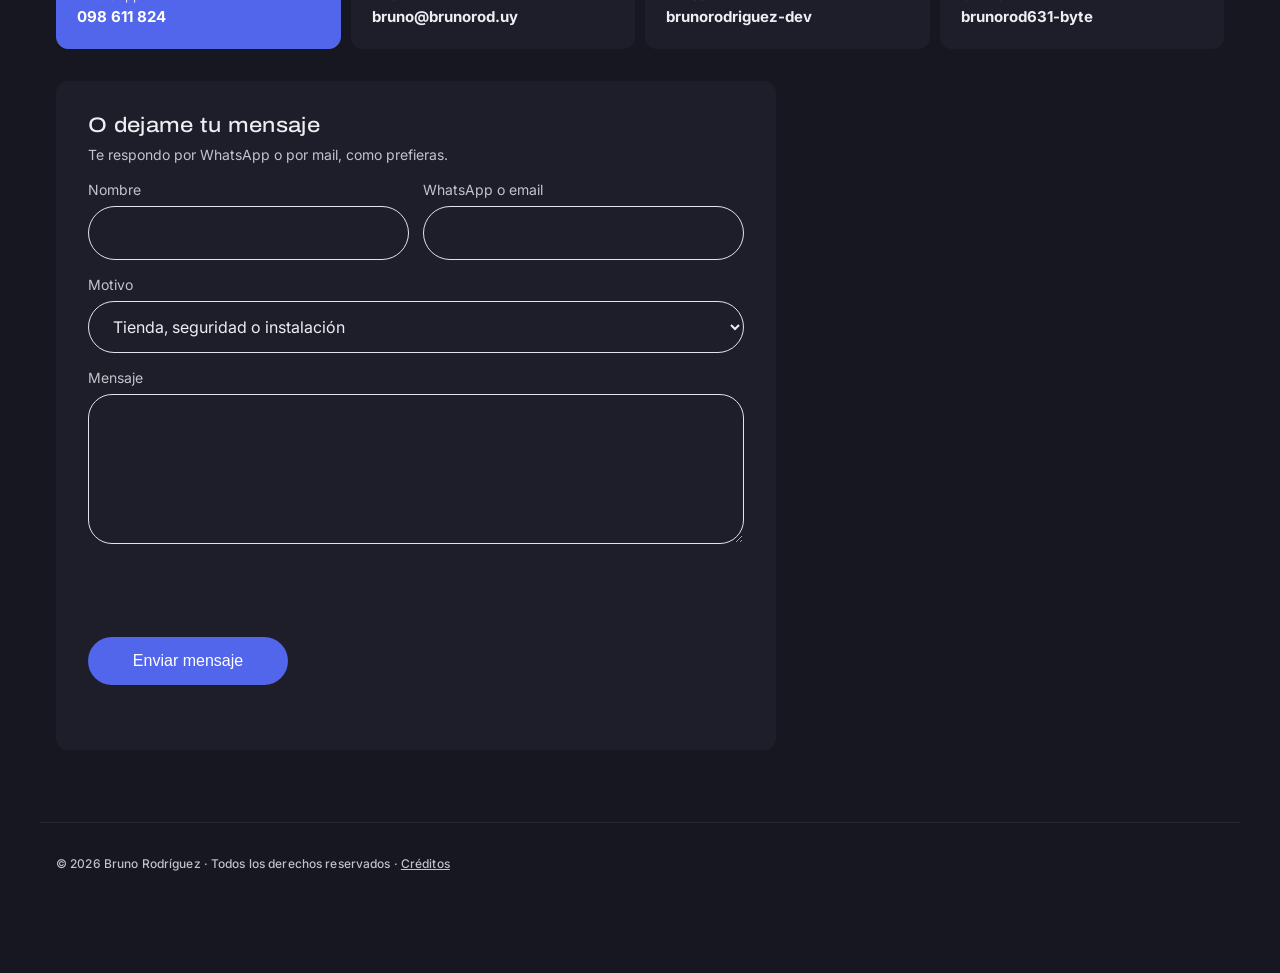
==== commit 17314da1: "Saca los datos de CV: trayectoria, formación, herramientas y la frase de formación del resumen Co-Au" ====
--- a/index.html
+++ b/index.html
@@ -26,8 +26,8 @@
   <link rel="preconnect" href="https://fonts.gstatic.com" crossorigin />
   <link href="https://fonts.googleapis.com/css2?family=Archivo:wdth,wght@100..125,300..700&family=Inter:wght@300..700&display=swap" rel="stylesheet" />
   <link rel="stylesheet" href="style.css?v=66" />
-  <script src="data.js?v=60" defer></script>
-  <script src="app.js?v=57" defer></script>
+  <script src="data.js?v=61" defer></script>
+  <script src="app.js?v=58" defer></script>
 </head>
 <body>
   <div class="intro" id="intro" role="dialog" aria-modal="true" aria-labelledby="intro-titulo" hidden>
@@ -54,7 +54,6 @@
     <div class="nav-links">
       <a href="#proyectos">Proyectos</a>
       <a href="#github">GitHub</a>
-      <a href="#trayectoria">Trayectoria</a>
       <a href="tienda/">Tienda</a>
     </div>
     <a href="#contacto" class="btn btn-primario nav-cta">Contacto</a>
@@ -62,7 +61,7 @@
 
   <header id="inicio" class="hero wrap">
     <div class="laptop" aria-hidden="true">
-      <div class="laptop-tapa"><div class="laptop-pantalla"><img src="img/laptop/pantallas.webp?v=2" alt="" width="800" height="3500" decoding="async" /></div></div>
+      <div class="laptop-tapa"><div class="laptop-pantalla"><img src="img/laptop/pantallas.webp?v=3" alt="" width="800" height="3500" decoding="async" /></div></div>
       <div class="laptop-base"></div>
     </div>
     <p class="kicker" id="lugar"></p>
@@ -98,22 +97,6 @@
       <div class="capturas" id="capturas" hidden></div>
       <div class="rubros" role="tablist" id="repos"></div>
       <ul class="prs" id="prs"></ul>
-    </section>
-
-    <section id="trayectoria" class="seccion wrap">
-      <div class="seccion-cab">
-        <p class="kicker">Recorrido</p>
-        <h2>Trayectoria</h2>
-      </div>
-      <div class="dos-col">
-        <ol class="linea" id="linea"></ol>
-        <div>
-          <h3 class="sub">Formación</h3>
-          <ul class="lista" id="formacion"></ul>
-          <h3 class="sub">Herramientas</h3>
-          <ul class="chips" id="habilidades"></ul>
-        </div>
-      </div>
     </section>
 
     <section id="contacto" class="seccion wrap contacto">
